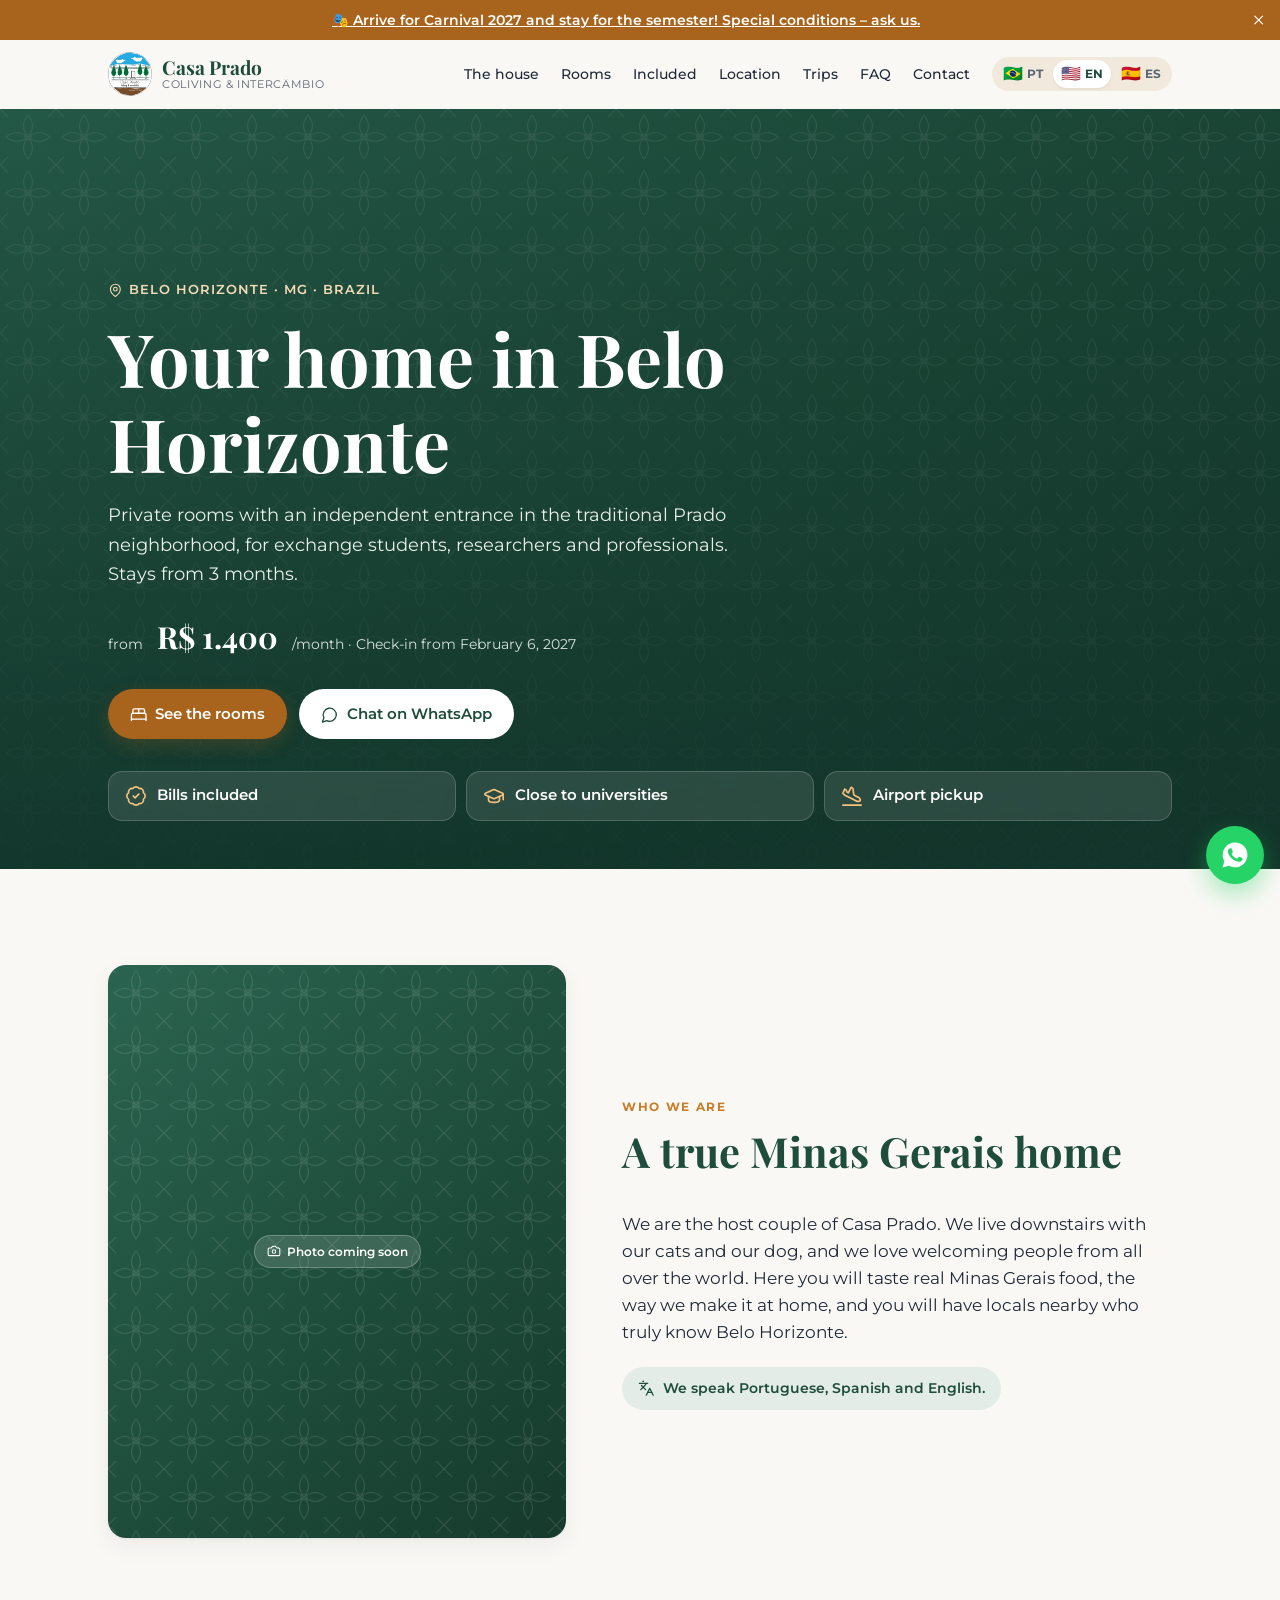
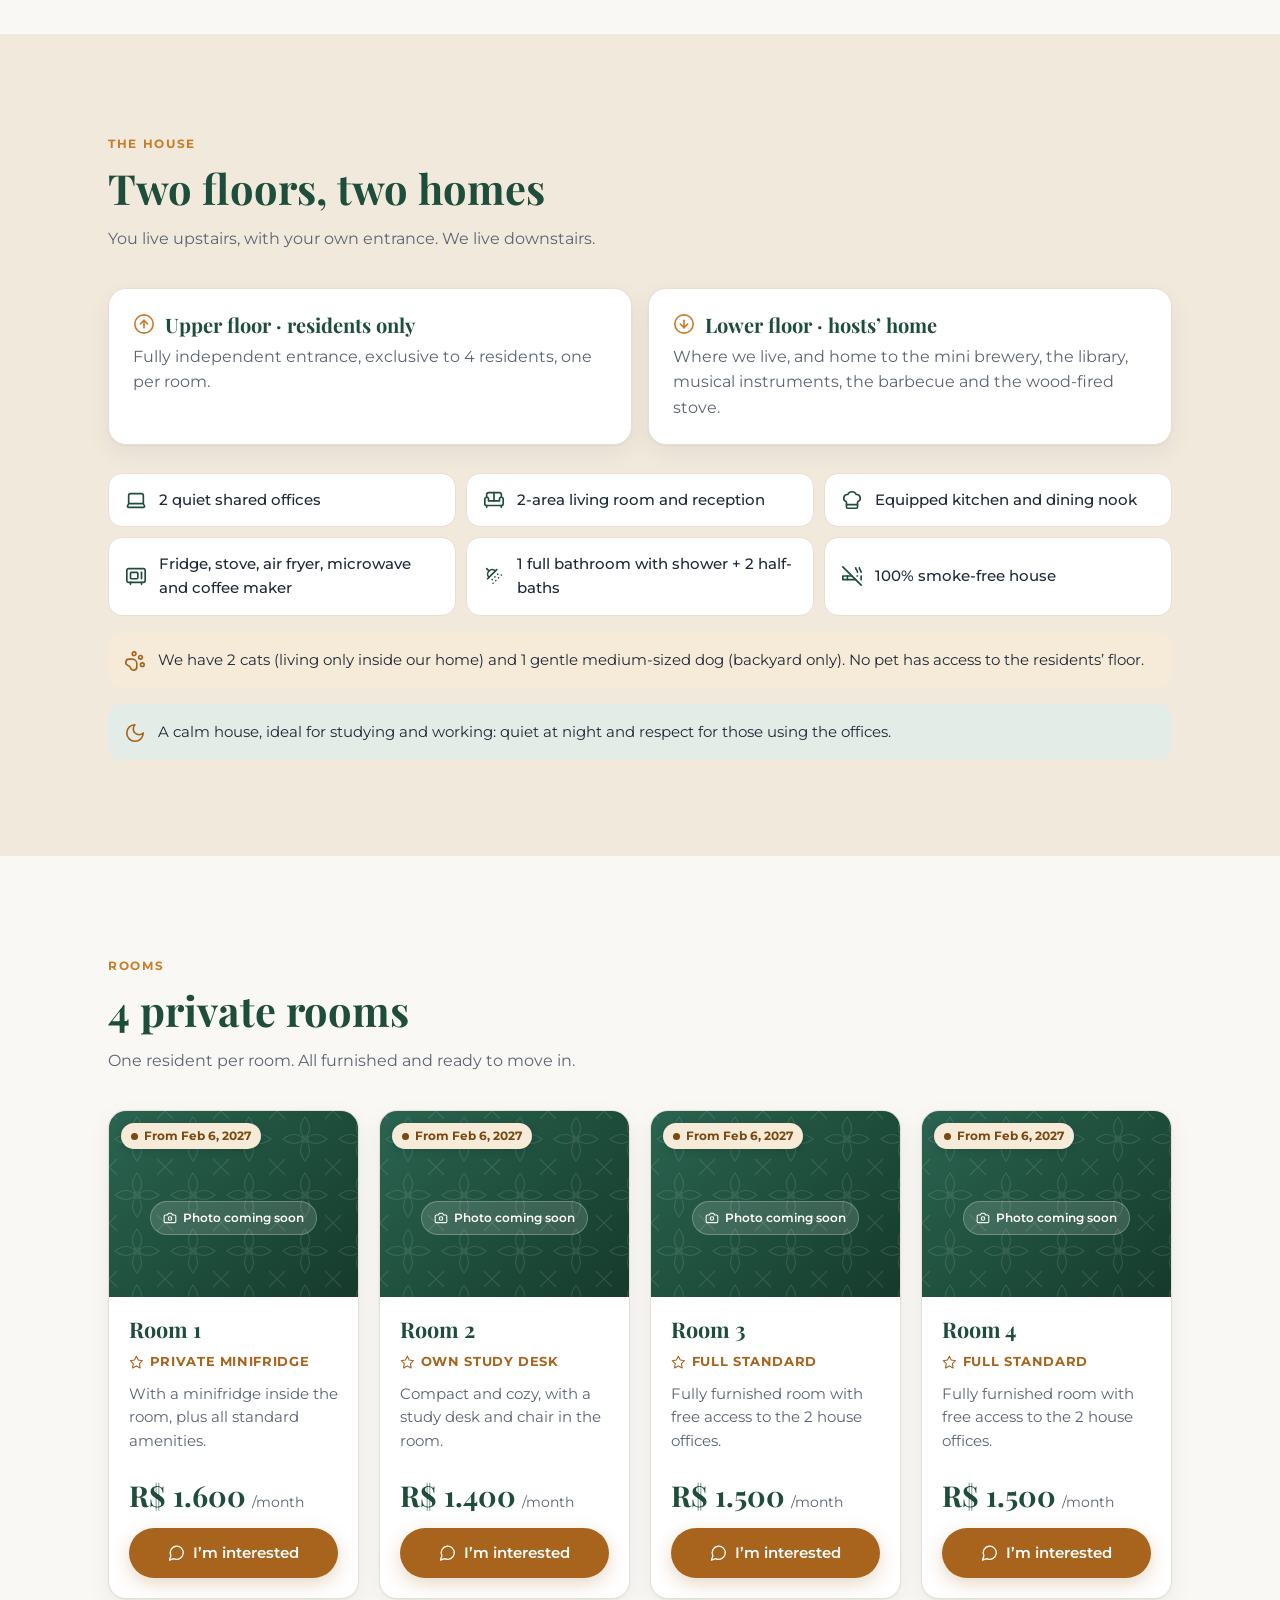
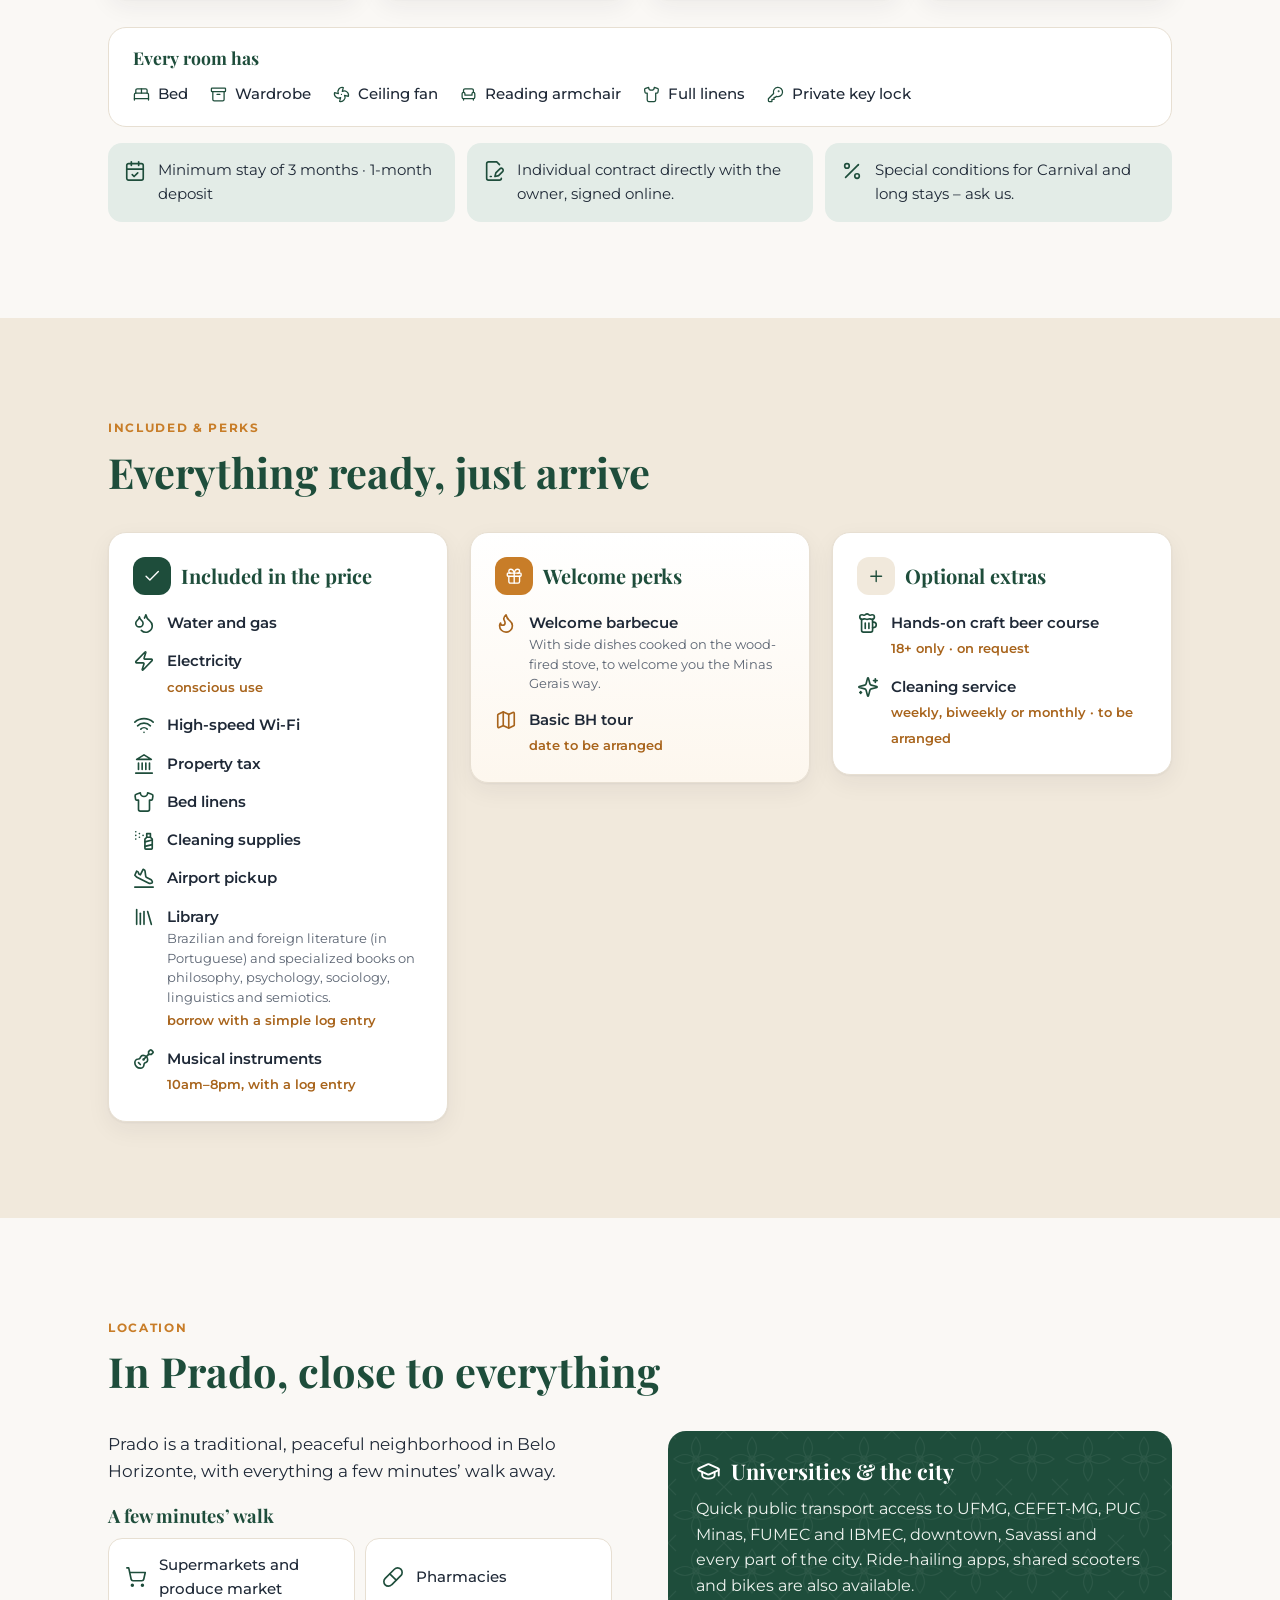
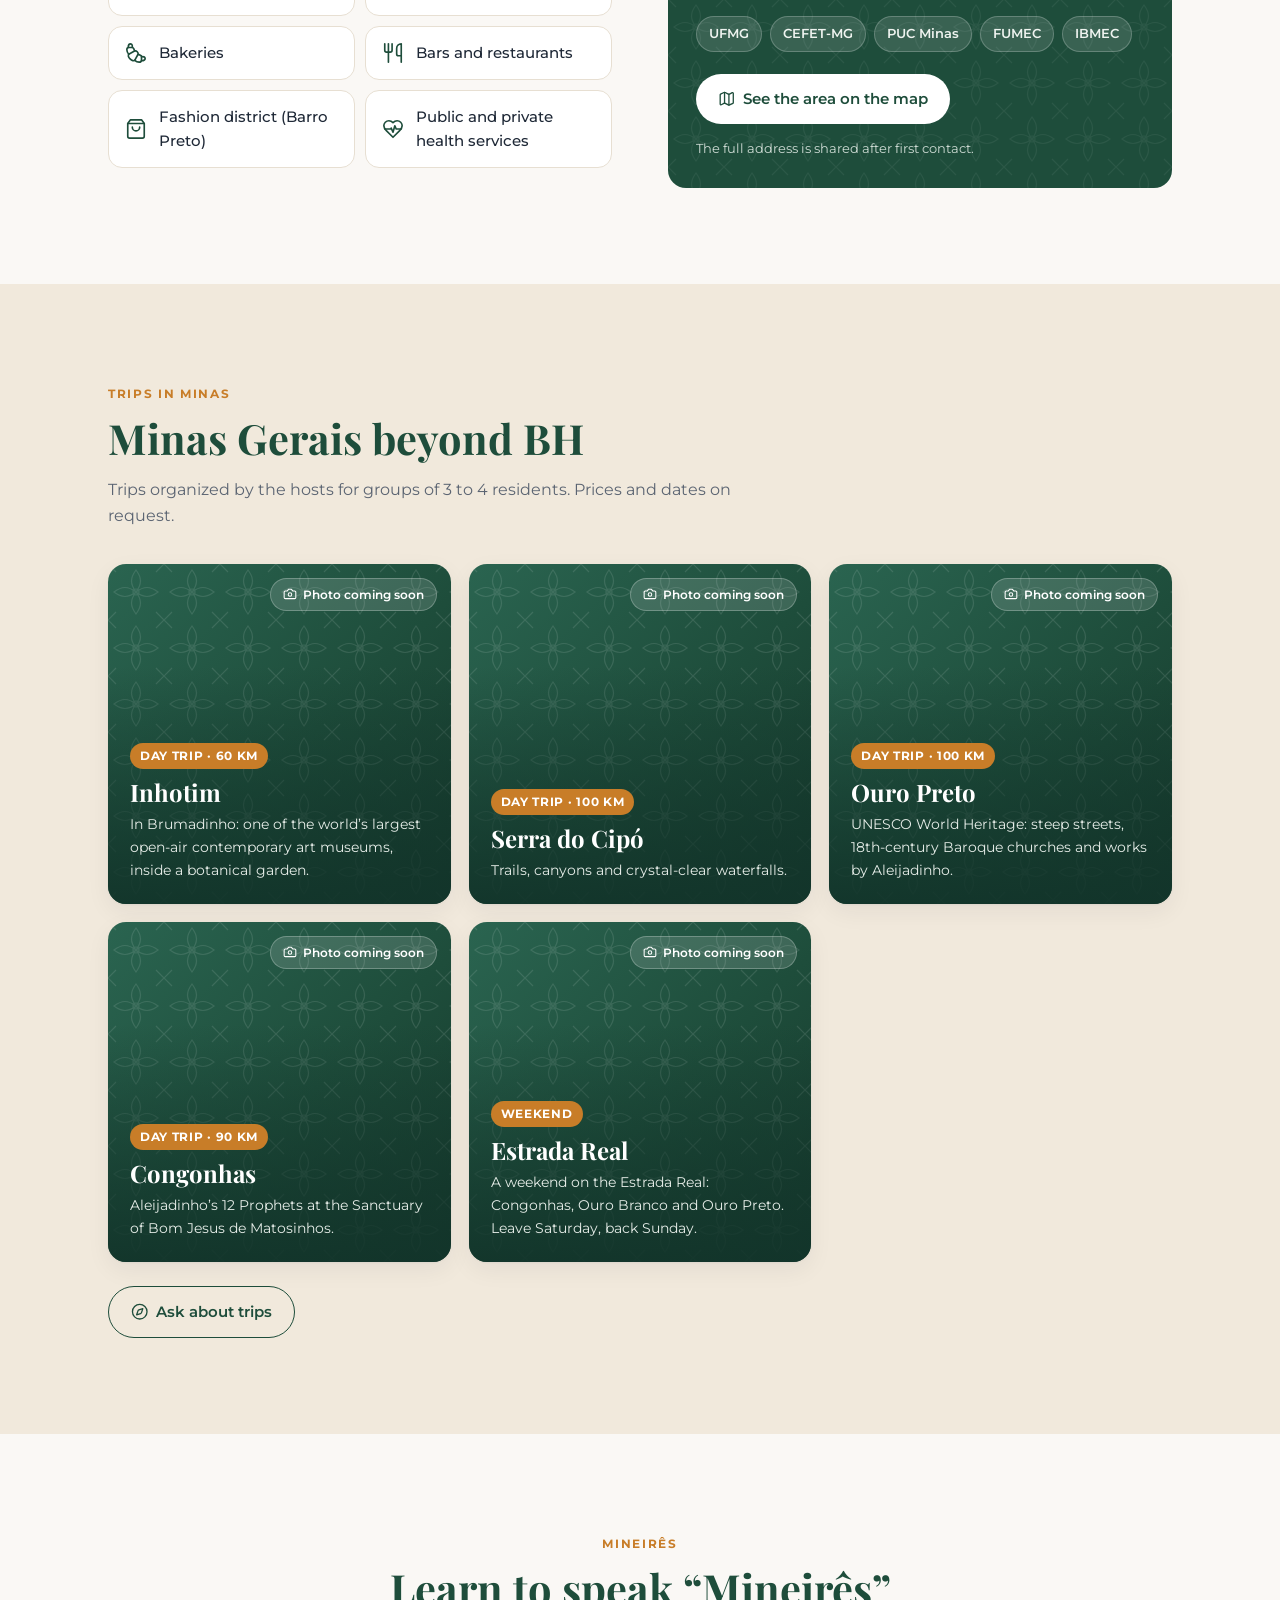
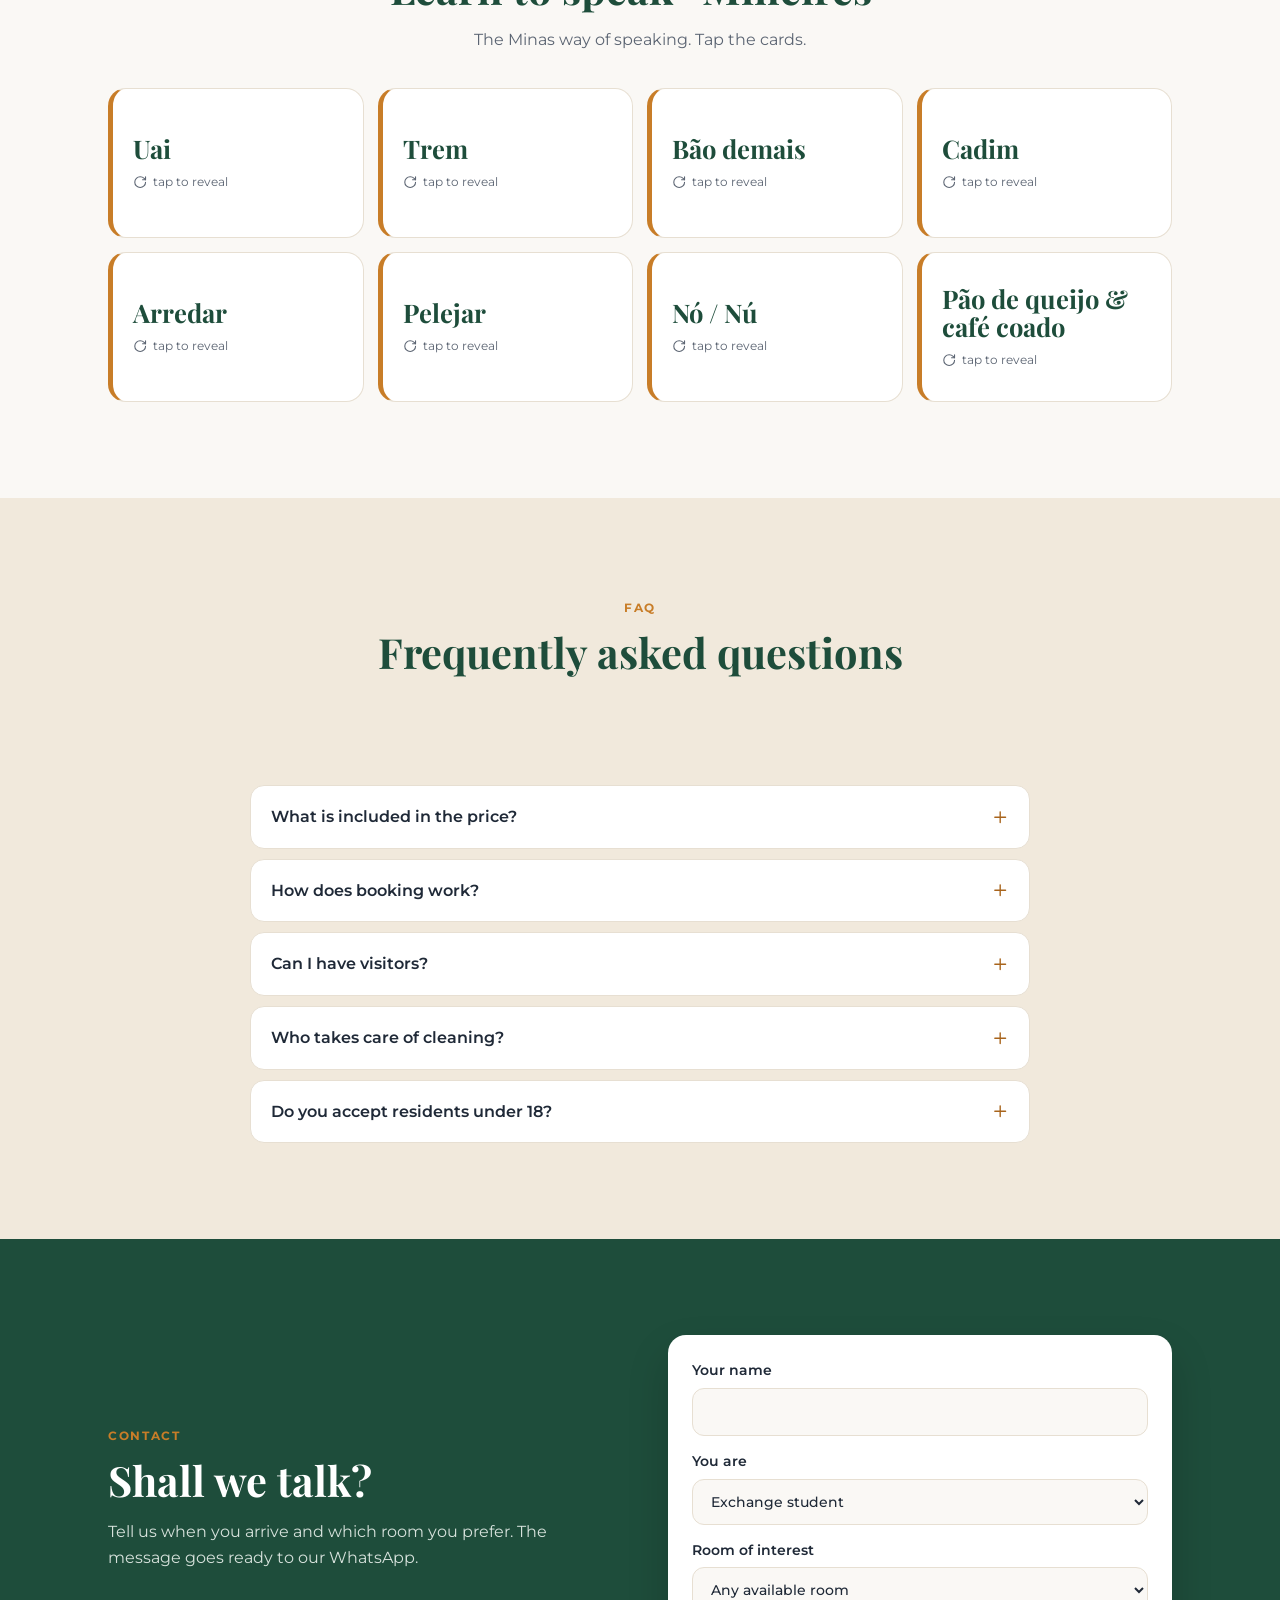
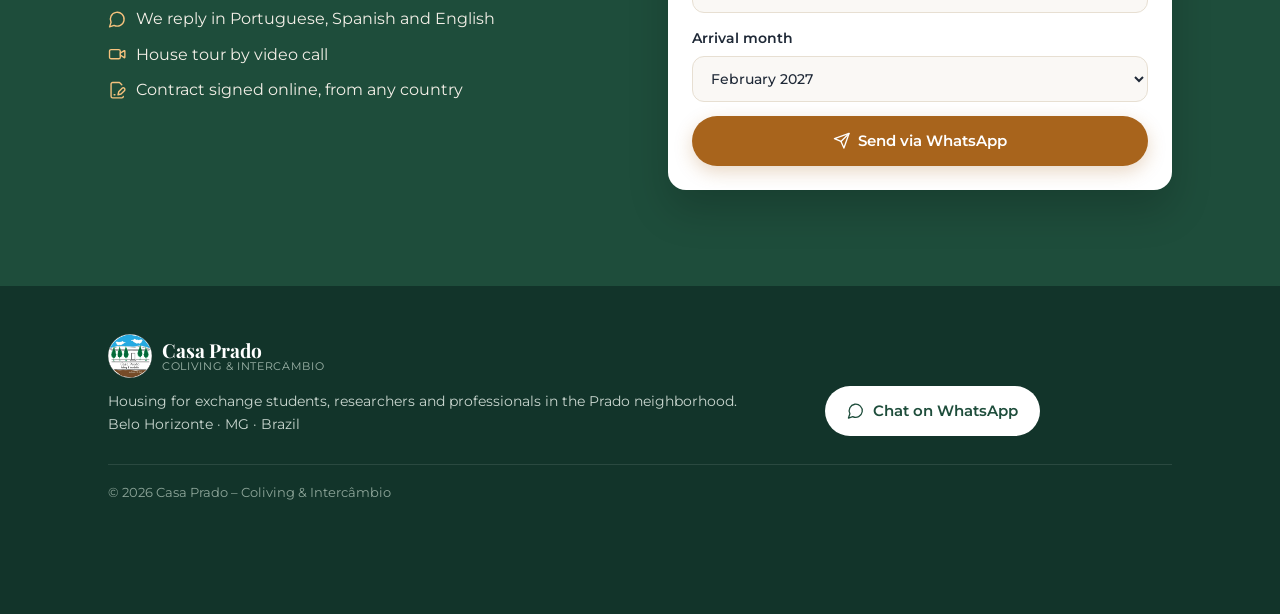
==== index.html @ b979b8f0 "Casa Prado: primeira versão do site (Fase 1) Página pública em PT/EN/ES, gerada a partir de content." ====
<!doctype html>
<html lang="pt-BR">
<head>
<meta charset="utf-8">
<meta name="viewport" content="width=device-width, initial-scale=1, viewport-fit=cover">
<title>Casa Prado – Coliving &amp; Intercâmbio | Belo Horizonte</title>
<meta name="description" content="Quartos individuais com entrada independente no bairro Prado, Belo Horizonte – MG, Brasil. Para intercambistas, pesquisadores e profissionais. Contas inclusas e recepção no aeroporto.">
<meta name="theme-color" content="#1E4D3B">

<!-- Prévia ao compartilhar o link (WhatsApp, e-mail, redes sociais) -->
<meta property="og:type" content="website">
<meta property="og:title" content="Casa Prado – Coliving & Intercâmbio">
<meta property="og:description" content="Sua casa em Belo Horizonte: quartos individuais, contas inclusas e recepção no aeroporto. Check-in a partir de 6/02/2027.">
<meta property="og:image" content="assets/img/logo.jpg">
<meta property="og:locale" content="pt_BR">
<meta property="og:locale:alternate" content="en_US">
<meta property="og:locale:alternate" content="es_ES">
<meta name="twitter:card" content="summary_large_image">

<link rel="icon" href="assets/img/logo.jpg">
<link rel="preconnect" href="https://fonts.googleapis.com">
<link rel="preconnect" href="https://fonts.gstatic.com" crossorigin>
<link href="https://fonts.googleapis.com/css2?family=Montserrat:wght@400;500;600;700&family=Playfair+Display:wght@600;700&display=swap" rel="stylesheet">
<link rel="stylesheet" href="assets/style.css">
</head>
<body>

<a class="skip" href="#quartos">Pular para os quartos</a>

<div id="aviso" class="aviso" hidden></div>

<header class="topo" id="topo">
  <div class="topo__in">
    <a href="#inicio" class="marca" aria-label="Casa Prado – início">
      <img src="assets/img/logo.jpg" alt="" width="44" height="44">
      <span class="marca__txt">
        <strong>Casa Prado</strong>
        <small>Coliving &amp; Intercâmbio</small>
      </span>
    </a>
    <nav class="menu" id="menu" aria-label="Seções"></nav>
    <div class="idiomas" id="idiomas" role="group" aria-label="Idioma / Language / Idioma"></div>
    <button class="menu-btn" id="menuBtn" aria-label="Menu" aria-expanded="false" aria-controls="menu">
    </button>
  </div>
</header>

<main id="app"></main>

<footer class="rodape" id="rodape"></footer>

<a class="wa-flutuante" id="waFlutuante" target="_blank" rel="noopener" aria-label="WhatsApp">
  <svg viewBox="0 0 24 24" aria-hidden="true"><path fill="currentColor" d="M12.04 2C6.58 2 2.13 6.45 2.13 11.91c0 1.75.46 3.45 1.32 4.95L2.05 22l5.25-1.38a9.87 9.87 0 0 0 4.74 1.21h.01c5.46 0 9.91-4.45 9.91-9.91A9.87 9.87 0 0 0 12.04 2Zm5.8 14.04c-.24.68-1.42 1.31-1.95 1.36-.5.05-1.13.07-1.82-.11-.42-.13-.96-.31-1.65-.61-2.9-1.25-4.8-4.17-4.94-4.36-.15-.2-1.18-1.57-1.18-3 0-1.42.75-2.12 1.01-2.41.27-.29.58-.36.78-.36h.56c.18 0 .42-.07.66.5.24.58.82 2 .89 2.15.07.15.12.32.02.51-.1.2-.15.32-.29.49-.15.17-.31.38-.44.51-.15.15-.3.31-.13.6.17.29.76 1.25 1.63 2.03 1.12 1 2.07 1.31 2.36 1.46.29.15.46.12.63-.07.17-.2.73-.85.92-1.14.2-.29.39-.24.66-.15.27.1 1.7.8 1.99.95.29.15.49.22.56.34.07.12.07.7-.17 1.38Z"/></svg>
</a>

<script src="assets/icons.js"></script>
<script src="content.js"></script>
<script src="assets/app.js"></script>
</body>
</html>
---- assets/style.css ----
/* =====================================================================
   CASA PRADO – DESIGN
   Cores, fontes e layout. Não é preciso mexer aqui para mudar conteúdo.
   ===================================================================== */
:root {
  --verde: #1E4D3B;
  --verde-escuro: #12342a;
  --verde-claro: #e3ece7;
  --ambar: #C87D28;          /* detalhes decorativos */
  --ambar-btn: #A8641C;      /* botões: contraste AA com texto branco */
  --ambar-claro: #f6ead8;
  --creme: #FAF8F5;
  --areia: #f1e9dc;
  --texto: #1F2937;
  --texto-suave: #5b6472;
  --borda: #e7dfd2;
  --branco: #fff;
  --raio: 18px;
  --sombra: 0 1px 2px rgba(31,41,55,.05), 0 8px 24px rgba(31,41,55,.06);
  --fonte-titulo: "Playfair Display", Georgia, "Times New Roman", serif;
  --fonte-texto: "Montserrat", system-ui, -apple-system, "Segoe UI", Roboto, sans-serif;
  --azulejo: url("data:image/svg+xml,%3Csvg xmlns='http://www.w3.org/2000/svg' width='56' height='56' viewBox='0 0 56 56'%3E%3Cg fill='none' stroke='%23ffffff' stroke-width='1.2' opacity='.5'%3E%3Cpath d='M28 6c6 8 6 14 0 22-6-8-6-14 0-22zM28 50c-6-8-6-14 0-22 6 8 6 14 0 22zM6 28c8-6 14-6 22 0-8 6-14 6-22 0zM50 28c-8 6-14 6-22 0 8-6 14-6 22 0z'/%3E%3Ccircle cx='28' cy='28' r='3'/%3E%3Cpath d='M0 0l8 8M56 0l-8 8M0 56l8-8M56 56l-8-8'/%3E%3C/g%3E%3C/svg%3E");
  color-scheme: light;
}

*, *::before, *::after { box-sizing: border-box; }
html { scroll-behavior: smooth; scroll-padding-top: 84px; -webkit-text-size-adjust: 100%; }
body {
  margin: 0; background: var(--creme); color: var(--texto);
  font-family: var(--fonte-texto); font-size: 16px; line-height: 1.6;
  overflow-x: hidden;
}
img { max-width: 100%; display: block; }
a { color: inherit; }
h1, h2, h3 { font-family: var(--fonte-titulo); line-height: 1.15; margin: 0; color: var(--verde); font-weight: 700; }
p { margin: 0; }
[hidden] { display: none !important; }
.skip { position: absolute; left: -999px; top: 8px; background: var(--verde); color: #fff; padding: 8px 14px; border-radius: 8px; z-index: 100; }
.skip:focus { left: 8px; }
:focus-visible { outline: 3px solid var(--ambar); outline-offset: 2px; border-radius: 6px; }
svg.lucide { width: 1.15em; height: 1.15em; stroke-width: 1.8; flex: none; }

.wrap { width: 100%; max-width: 1120px; margin: 0 auto; padding: 0 16px; }
@media (min-width: 720px) { .wrap { padding: 0 28px; } }

/* ---------- Faixa de aviso ---------- */
.aviso {
  background: var(--ambar-btn); color: #fff; text-align: center;
  font-size: .86rem; font-weight: 600; padding: 9px 44px 9px 16px; position: relative;
}
.aviso a { color: #fff; }
.aviso__x { position: absolute; right: 8px; top: 50%; transform: translateY(-50%); background: none; border: 0; color: #fff; cursor: pointer; padding: 6px; display: flex; }

/* ---------- Topo ---------- */
.topo {
  position: sticky; top: 0; z-index: 50;
  background: rgba(250,248,245,.92); backdrop-filter: saturate(1.4) blur(10px);
  -webkit-backdrop-filter: saturate(1.4) blur(10px);
  border-bottom: 1px solid transparent; transition: border-color .2s, box-shadow .2s;
}
.topo.rolou { border-color: var(--borda); box-shadow: 0 4px 18px rgba(31,41,55,.06); }
.topo__in { display: flex; align-items: center; gap: 12px; height: 68px; max-width: 1120px; margin: 0 auto; padding: 0 16px; }
@media (min-width: 720px) { .topo__in { padding: 0 28px; } }
.marca { display: flex; align-items: center; gap: 10px; text-decoration: none; margin-right: auto; min-width: 0; }
.marca img { width: 44px; height: 44px; border-radius: 50%; object-fit: cover; }
.marca__txt { display: flex; flex-direction: column; line-height: 1.1; min-width: 0; }
.marca__txt strong { font-family: var(--fonte-titulo); font-size: 1.2rem; color: var(--verde); }
.marca__txt small { font-size: .68rem; letter-spacing: .06em; text-transform: uppercase; color: var(--texto-suave); white-space: nowrap; overflow: hidden; text-overflow: ellipsis; }
@media (max-width: 400px) { .topo .marca__txt small { display: none; } }

.menu { display: none; gap: 2px; }
.menu a { text-decoration: none; font-size: .86rem; font-weight: 500; padding: 8px 10px; border-radius: 10px; color: var(--texto); }
.menu a:hover { background: var(--areia); }
@media (min-width: 1020px) { .menu { display: flex; } }

.idiomas { display: flex; gap: 2px; background: var(--areia); border-radius: 999px; padding: 3px; }
.idiomas button {
  border: 0; background: none; cursor: pointer; font: inherit; font-size: .74rem; font-weight: 700;
  padding: 5px 8px; border-radius: 999px; color: var(--texto-suave); display: flex; align-items: center; gap: 4px;
}
.idiomas button .bandeira { font-size: 1rem; line-height: 1; }
.idiomas button[aria-pressed="true"] { background: var(--branco); color: var(--verde); box-shadow: 0 1px 3px rgba(0,0,0,.08); }
@media (max-width: 420px) { .idiomas button .sigla { display: none; } .idiomas button { padding: 5px 7px; } }

.menu-btn { display: flex; border: 0; background: none; padding: 8px; cursor: pointer; color: var(--verde); border-radius: 10px; }
.menu-btn svg.lucide { width: 26px; height: 26px; }
@media (min-width: 1020px) { .menu-btn { display: none; } }
@media (max-width: 1019px) {
  .menu.aberto {
    display: flex; flex-direction: column; position: absolute; left: 0; right: 0; top: 68px;
    background: var(--creme); border-bottom: 1px solid var(--borda); padding: 8px 16px 16px; box-shadow: 0 12px 24px rgba(0,0,0,.08);
  }
  .menu.aberto a { padding: 12px; font-size: 1rem; }
}

/* ---------- Seções ---------- */
.secao { padding: 72px 0; }
.secao--areia { background: var(--areia); }
.secao--verde { background: var(--verde); color: #f3efe7; }
.secao--verde h2, .secao--verde h3 { color: #fff; }
@media (min-width: 720px) { .secao { padding: 96px 0; } }
.cab { max-width: 680px; margin-bottom: 36px; }
.cab--centro { margin-left: auto; margin-right: auto; text-align: center; }
.sobre { display: inline-block; font-size: .74rem; font-weight: 700; letter-spacing: .14em; text-transform: uppercase; color: var(--ambar); margin-bottom: 10px; }
.cab h2 { font-size: clamp(1.8rem, 4.5vw, 2.6rem); }
.cab p { margin-top: 14px; color: var(--texto-suave); font-size: 1.02rem; }
.secao--verde .cab p { color: #d7e2dc; }

.btn {
  display: inline-flex; align-items: center; justify-content: center; gap: 8px;
  background: var(--ambar-btn); color: #fff; text-decoration: none; border: 0; cursor: pointer;
  font: inherit; font-weight: 600; font-size: .95rem; padding: 13px 22px; border-radius: 999px;
  transition: transform .15s, background .15s, box-shadow .15s; box-shadow: 0 6px 18px rgba(168,100,28,.25);
}
.btn:hover { background: #8f5415; transform: translateY(-1px); }
.btn--claro { background: #fff; color: var(--verde); box-shadow: none; }
.btn--claro:hover { background: var(--ambar-claro); }
.btn--contorno { background: transparent; color: var(--verde); border: 1.5px solid var(--verde); box-shadow: none; }
.btn--contorno:hover { background: var(--verde-claro); }
.btn--bloco { width: 100%; }

/* ---------- Foto / provisória ---------- */
.foto { position: relative; overflow: hidden; background: var(--verde); }
.foto img { width: 100%; height: 100%; object-fit: cover; }
.foto--vazia {
  background: linear-gradient(135deg, #2a6450 0%, var(--verde) 55%, #163a2c 100%);
  display: flex; align-items: center; justify-content: center;
}
.foto--vazia::before { content: ""; position: absolute; inset: 0; background-image: var(--azulejo); background-size: 56px; opacity: .22; }
.foto--vazia span {
  position: relative; display: inline-flex; align-items: center; gap: 6px;
  background: rgba(255,255,255,.14); color: #fff; font-size: .76rem; font-weight: 600;
  padding: 6px 12px; border-radius: 999px; border: 1px solid rgba(255,255,255,.25);
}

/* ---------- Capa ---------- */
.capa { position: relative; color: #fff; overflow: hidden; }
.capa__fundo { position: absolute; inset: 0; }
.capa__fundo.foto--vazia span { display: none; }
.capa__fundo::after { content: ""; position: absolute; inset: 0; background: linear-gradient(180deg, rgba(18,52,42,.25) 0%, rgba(18,52,42,.55) 55%, rgba(18,52,42,.92) 100%); }
.capa__in { position: relative; z-index: 1; min-height: min(86vh, 760px); display: flex; flex-direction: column; justify-content: flex-end; padding-top: 96px; padding-bottom: 48px; }
.capa__local { display: inline-flex; align-items: center; gap: 6px; font-size: .8rem; font-weight: 600; letter-spacing: .08em; text-transform: uppercase; color: #f6dcb6; margin-bottom: 14px; }
.capa h1 { color: #fff; font-size: clamp(2.4rem, 8vw, 4.6rem); max-width: 14ch; }
.capa__sub { margin-top: 16px; font-size: clamp(1rem, 2.4vw, 1.15rem); max-width: 56ch; color: #e8efe9; }
.capa__acoes { display: flex; flex-wrap: wrap; gap: 12px; margin-top: 28px; }
.capa__preco { display: flex; flex-wrap: wrap; align-items: baseline; gap: 6px 14px; margin-top: 24px; }
.capa__preco b { font-family: var(--fonte-titulo); font-size: 1.9rem; color: #fff; }
.capa__preco span { font-size: .9rem; color: #d7e2dc; }
.capa__destaques {
  position: relative; z-index: 1; display: grid; grid-template-columns: 1fr; gap: 10px;
  margin-top: 32px;
}
@media (min-width: 720px) { .capa__destaques { grid-template-columns: repeat(3, 1fr); } }
.capa__destaques div {
  display: flex; align-items: center; gap: 10px; padding: 12px 16px; border-radius: 14px;
  background: rgba(255,255,255,.1); border: 1px solid rgba(255,255,255,.18); font-weight: 600; font-size: .92rem;
  -webkit-backdrop-filter: blur(6px); backdrop-filter: blur(6px);
}
.capa__destaques svg.lucide { color: #f6c27e; width: 22px; height: 22px; }

/* ---------- Anfitriões ---------- */
.anfitrioes { display: grid; gap: 32px; align-items: center; }
@media (min-width: 820px) { .anfitrioes { grid-template-columns: 5fr 6fr; gap: 56px; } }
.anfitrioes .foto { aspect-ratio: 4 / 5; border-radius: var(--raio); box-shadow: var(--sombra); }
@media (max-width: 819px) { .anfitrioes .foto { aspect-ratio: 4 / 3; } }
.anfitrioes__txt p { font-size: 1.06rem; }
.selo { display: inline-flex; align-items: center; gap: 8px; margin-top: 20px; background: var(--verde-claro); color: var(--verde); font-weight: 600; font-size: .9rem; padding: 10px 16px; border-radius: 999px; }

/* ---------- A casa ---------- */
.andares { display: grid; gap: 16px; margin-bottom: 28px; }
@media (min-width: 720px) { .andares { grid-template-columns: 1fr 1fr; } }
.andar { background: var(--branco); border: 1px solid var(--borda); border-radius: var(--raio); padding: 24px; box-shadow: var(--sombra); }
.andar h3 { font-size: 1.25rem; display: flex; align-items: center; gap: 10px; margin-bottom: 8px; }
.andar h3 svg.lucide { color: var(--ambar); width: 22px; height: 22px; }
.andar p { color: var(--texto-suave); }
.lista-icones { display: grid; gap: 10px; grid-template-columns: 1fr; list-style: none; padding: 0; margin: 0; }
@media (min-width: 600px) { .lista-icones { grid-template-columns: 1fr 1fr; } }
@media (min-width: 960px) { .lista-icones--3 { grid-template-columns: repeat(3, 1fr); } }
.lista-icones li { display: flex; align-items: center; gap: 12px; background: var(--branco); border: 1px solid var(--borda); border-radius: 14px; padding: 14px 16px; font-weight: 500; font-size: .94rem; }
.lista-icones li svg.lucide { color: var(--verde); width: 22px; height: 22px; }
.nota { display: flex; gap: 12px; align-items: flex-start; margin-top: 16px; background: var(--ambar-claro); border-radius: 14px; padding: 16px; font-size: .94rem; }
.nota svg.lucide { color: var(--ambar-btn); width: 22px; height: 22px; margin-top: 2px; }
.galeria { display: grid; gap: 12px; grid-template-columns: repeat(auto-fill, minmax(220px, 1fr)); margin-top: 28px; }
.galeria figure { margin: 0; }
.galeria .foto { aspect-ratio: 4/3; border-radius: 14px; }
.galeria figcaption { font-size: .85rem; color: var(--texto-suave); margin-top: 6px; }

/* ---------- Quartos ---------- */
.quartos { display: grid; gap: 20px; grid-template-columns: 1fr; }
@media (min-width: 640px) { .quartos { grid-template-columns: 1fr 1fr; } }
@media (min-width: 1040px) { .quartos { grid-template-columns: repeat(4, 1fr); } }
.quarto { background: var(--branco); border: 1px solid var(--borda); border-radius: var(--raio); overflow: hidden; display: flex; flex-direction: column; box-shadow: var(--sombra); transition: transform .2s, box-shadow .2s; }
.quarto:hover { transform: translateY(-3px); box-shadow: 0 2px 4px rgba(31,41,55,.05), 0 16px 32px rgba(31,41,55,.1); }
.quarto__foto { position: relative; }
.quarto .foto { aspect-ratio: 4/3; }
.quarto__foto .situacao { position: absolute; top: 12px; left: 12px; box-shadow: 0 2px 8px rgba(0,0,0,.15); }
.quarto__foto .foto--vazia span { margin-top: 28px; }
.quarto__corpo { padding: 20px; display: flex; flex-direction: column; gap: 10px; flex: 1; }
.quarto__topo { display: flex; justify-content: space-between; align-items: center; gap: 8px; }
.quarto h3 { font-size: 1.35rem; }
.quarto__destaque { display: inline-flex; align-items: center; gap: 6px; font-size: .8rem; font-weight: 700; color: var(--ambar-btn); text-transform: uppercase; letter-spacing: .05em; }
.quarto__desc { color: var(--texto-suave); font-size: .93rem; }
.quarto__preco { margin-top: auto; padding-top: 8px; display: flex; align-items: baseline; gap: 6px; }
.quarto__preco b { font-family: var(--fonte-titulo); font-size: 1.8rem; color: var(--verde); }
.quarto__preco span { color: var(--texto-suave); font-size: .88rem; }
.situacao { display: inline-flex; align-items: center; gap: 6px; font-size: .74rem; font-weight: 700; padding: 4px 10px; border-radius: 999px; white-space: nowrap; }
.situacao--disponivel { background: #e6f6ec; color: #17603a; }
.situacao--a_partir { background: var(--ambar-claro); color: #7a4810; }
.situacao--reservado { background: #ececec; color: #555; }
.situacao::before { content: ""; width: 7px; height: 7px; border-radius: 50%; background: currentColor; }
.comodidades { margin-top: 28px; background: var(--branco); border: 1px solid var(--borda); border-radius: var(--raio); padding: 20px 24px; }
.comodidades h3 { font-size: 1.1rem; margin-bottom: 14px; }
.comodidades ul { list-style: none; padding: 0; margin: 0; display: flex; flex-wrap: wrap; gap: 10px 22px; }
.comodidades li { display: flex; align-items: center; gap: 8px; font-size: .92rem; font-weight: 500; }
.comodidades li svg.lucide { color: var(--verde); }
.condicoes { display: grid; gap: 12px; margin-top: 16px; grid-template-columns: 1fr; }
@media (min-width: 720px) { .condicoes { grid-template-columns: repeat(3, 1fr); } }
.condicoes div { display: flex; gap: 12px; align-items: flex-start; padding: 16px; border-radius: 14px; background: var(--verde-claro); font-size: .92rem; }
.condicoes svg.lucide { color: var(--verde); width: 22px; height: 22px; margin-top: 1px; }

/* ---------- Serviços ---------- */
.grupos { display: grid; gap: 22px; }
@media (min-width: 900px) { .grupos { grid-template-columns: repeat(var(--n, 3), 1fr); align-items: start; } }
.grupo { background: var(--branco); border-radius: var(--raio); padding: 24px; border: 1px solid var(--borda); box-shadow: var(--sombra); }
.grupo__cab { display: flex; align-items: center; gap: 10px; margin-bottom: 16px; }
.grupo__cab span { width: 38px; height: 38px; border-radius: 12px; display: grid; place-items: center; }
.grupo__cab h3 { font-size: 1.25rem; }
.grupo--incluso .grupo__cab span { background: var(--verde); color: #fff; }
.grupo--cortesia { background: linear-gradient(180deg, #fff 0%, #fdf7ee 100%); }
.grupo--cortesia .grupo__cab span { background: var(--ambar); color: #fff; }
.grupo--opcional .grupo__cab span { background: var(--areia); color: var(--verde); }
.grupo ul { list-style: none; padding: 0; margin: 0; display: grid; gap: 14px; }
.item { display: flex; gap: 12px; align-items: flex-start; }
.item > svg.lucide { color: var(--verde); width: 22px; height: 22px; margin-top: 1px; }
.grupo--cortesia .item > svg.lucide { color: var(--ambar-btn); }
.item b { display: block; font-weight: 600; font-size: .95rem; }
.item small { display: block; color: var(--texto-suave); font-size: .84rem; line-height: 1.45; }
.item em { font-style: normal; font-weight: 600; color: var(--ambar-btn); font-size: .8rem; }

/* ---------- Localização ---------- */
.local { display: grid; gap: 32px; }
@media (min-width: 900px) { .local { grid-template-columns: 1fr 1fr; gap: 56px; align-items: start; } }
.local__acesso { background: var(--verde); color: #eef3ef; border-radius: var(--raio); padding: 28px; position: relative; overflow: hidden; }
.local__acesso::before { content: ""; position: absolute; inset: 0; background-image: var(--azulejo); background-size: 56px; opacity: .12; }
.local__acesso > * { position: relative; }
.local__acesso h3 { color: #fff; font-size: 1.35rem; margin-bottom: 12px; display: flex; align-items: center; gap: 10px; }
.chips { display: flex; flex-wrap: wrap; gap: 8px; margin: 18px 0 22px; }
.chips span { background: rgba(255,255,255,.12); border: 1px solid rgba(255,255,255,.22); padding: 6px 12px; border-radius: 999px; font-weight: 600; font-size: .84rem; }

/* ---------- Passeios ---------- */
.passeios { display: grid; gap: 18px; grid-auto-flow: column; grid-auto-columns: 82%; overflow-x: auto; scroll-snap-type: x mandatory; padding: 4px 16px 16px; margin: 0 -16px; scrollbar-width: thin; }
@media (min-width: 720px) { .passeios { grid-auto-flow: row; grid-auto-columns: auto; grid-template-columns: repeat(auto-fill, minmax(300px, 1fr)); overflow: visible; padding: 0; margin: 0; } }
.passeio { scroll-snap-align: start; position: relative; border-radius: var(--raio); overflow: hidden; min-height: 340px; display: flex; color: #fff; box-shadow: var(--sombra); }
.passeio .foto { position: absolute; inset: 0; }
.passeio .foto span { position: absolute; top: 14px; right: 14px; }
.passeio::after { content: ""; position: absolute; inset: 0; background: linear-gradient(180deg, rgba(0,0,0,0) 30%, rgba(18,52,42,.92) 100%); }
.passeio__txt { position: relative; z-index: 1; margin-top: auto; padding: 22px; }
.passeio__tag { display: inline-block; font-size: .72rem; font-weight: 700; letter-spacing: .06em; text-transform: uppercase; background: var(--ambar); color: #fff; padding: 4px 10px; border-radius: 999px; margin-bottom: 10px; }
.passeio h3 { color: #fff; font-size: 1.5rem; margin-bottom: 6px; }
.passeio p { font-size: .9rem; color: #e6ede8; }
.passeios-cta { display: flex; flex-wrap: wrap; align-items: center; gap: 12px 20px; margin-top: 24px; }
.passeios-cta p { color: var(--texto-suave); font-size: .92rem; }

/* ---------- Glossário ---------- */
.glossario { display: grid; gap: 14px; grid-template-columns: repeat(auto-fill, minmax(min(100%, 220px), 1fr)); }
.virar { display: block; width: 100%; perspective: 900px; background: none; border: 0; padding: 0; cursor: pointer; font: inherit; text-align: left; min-height: 150px; }
.virar__in { display: block; position: relative; width: 100%; height: 100%; min-height: 150px; transition: transform .5s; transform-style: preserve-3d; }
.virar.virado .virar__in { transform: rotateY(180deg); }
.virar__frente, .virar__verso { position: absolute; inset: 0; border-radius: var(--raio); padding: 20px; backface-visibility: hidden; -webkit-backface-visibility: hidden; display: flex; flex-direction: column; justify-content: center; }
.virar__frente { background: var(--branco); border: 1px solid var(--borda); border-left: 5px solid var(--ambar); }
.virar__frente b { font-family: var(--fonte-titulo); font-size: 1.6rem; color: var(--verde); line-height: 1.1; }
.virar__frente small { margin-top: 10px; color: var(--texto-suave); font-size: .78rem; display: flex; align-items: center; gap: 6px; }
.virar__verso { background: var(--verde); color: #fff; transform: rotateY(180deg); }
.virar__verso p { font-weight: 600; }
.virar__verso i { margin-top: 10px; font-size: .86rem; color: #f6c27e; }

/* ---------- FAQ ---------- */
.faq { max-width: 780px; margin: 0 auto; display: grid; gap: 10px; }
.faq details { background: var(--branco); border: 1px solid var(--borda); border-radius: 14px; }
.faq summary { cursor: pointer; list-style: none; padding: 18px 20px; font-weight: 600; display: flex; justify-content: space-between; align-items: center; gap: 12px; }
.faq summary::-webkit-details-marker { display: none; }
.faq summary svg.lucide { color: var(--ambar-btn); transition: transform .2s; }
.faq details[open] summary svg.lucide { transform: rotate(45deg); }
.faq details p { padding: 0 20px 18px; color: var(--texto-suave); }

/* ---------- Contato ---------- */
.contato { display: grid; gap: 32px; align-items: center; }
@media (min-width: 900px) { .contato { grid-template-columns: 1fr 1fr; gap: 56px; } }
.form { background: var(--branco); color: var(--texto); border-radius: var(--raio); padding: 24px; display: grid; gap: 14px; box-shadow: 0 20px 40px rgba(0,0,0,.18); }
.form label { display: grid; gap: 6px; font-weight: 600; font-size: .88rem; }
.form select, .form input { font: inherit; font-weight: 500; padding: 12px 14px; border: 1.5px solid var(--borda); border-radius: 12px; background: var(--creme); color: var(--texto); width: 100%; }
.form select:focus, .form input:focus { outline: none; border-color: var(--verde); }
.contato__lista { list-style: none; padding: 0; margin: 20px 0 0; display: grid; gap: 10px; }
.contato__lista li { display: flex; gap: 10px; align-items: center; }
.contato__lista svg.lucide { color: #f6c27e; }

/* ---------- Rodapé ---------- */
.rodape { background: var(--verde-escuro); color: #c9d6cf; padding: 48px 0 110px; font-size: .9rem; }
.rodape__in { display: grid; gap: 24px; }
@media (min-width: 720px) { .rodape__in { grid-template-columns: 2fr 1fr; align-items: end; } }
.rodape .marca__txt strong { color: #fff; }
.rodape .marca__txt small { color: #9fb5aa; }
.rodape a:not(.btn) { color: #fff; }
.rodape__mini { margin-top: 28px; padding-top: 18px; border-top: 1px solid rgba(255,255,255,.1); font-size: .8rem; color: #8ea69a; }

/* ---------- WhatsApp flutuante ---------- */
.wa-flutuante {
  position: fixed; right: 16px; bottom: calc(16px + env(safe-area-inset-bottom, 0px)); z-index: 60;
  width: 58px; height: 58px; border-radius: 50%; background: #25D366; color: #fff;
  display: grid; place-items: center; box-shadow: 0 10px 24px rgba(37,211,102,.4); transition: transform .2s;
}
.wa-flutuante:hover { transform: scale(1.06); }
.wa-flutuante svg { width: 30px; height: 30px; }

/* ---------- Animação de entrada ---------- */
.revela { opacity: 0; transform: translateY(18px); transition: opacity .6s ease, transform .6s ease; }
.revela.visivel { opacity: 1; transform: none; }
@media (prefers-reduced-motion: reduce) {
  html { scroll-behavior: auto; }
  .revela { opacity: 1; transform: none; transition: none; }
  .virar__in, .quarto { transition: none; }
}
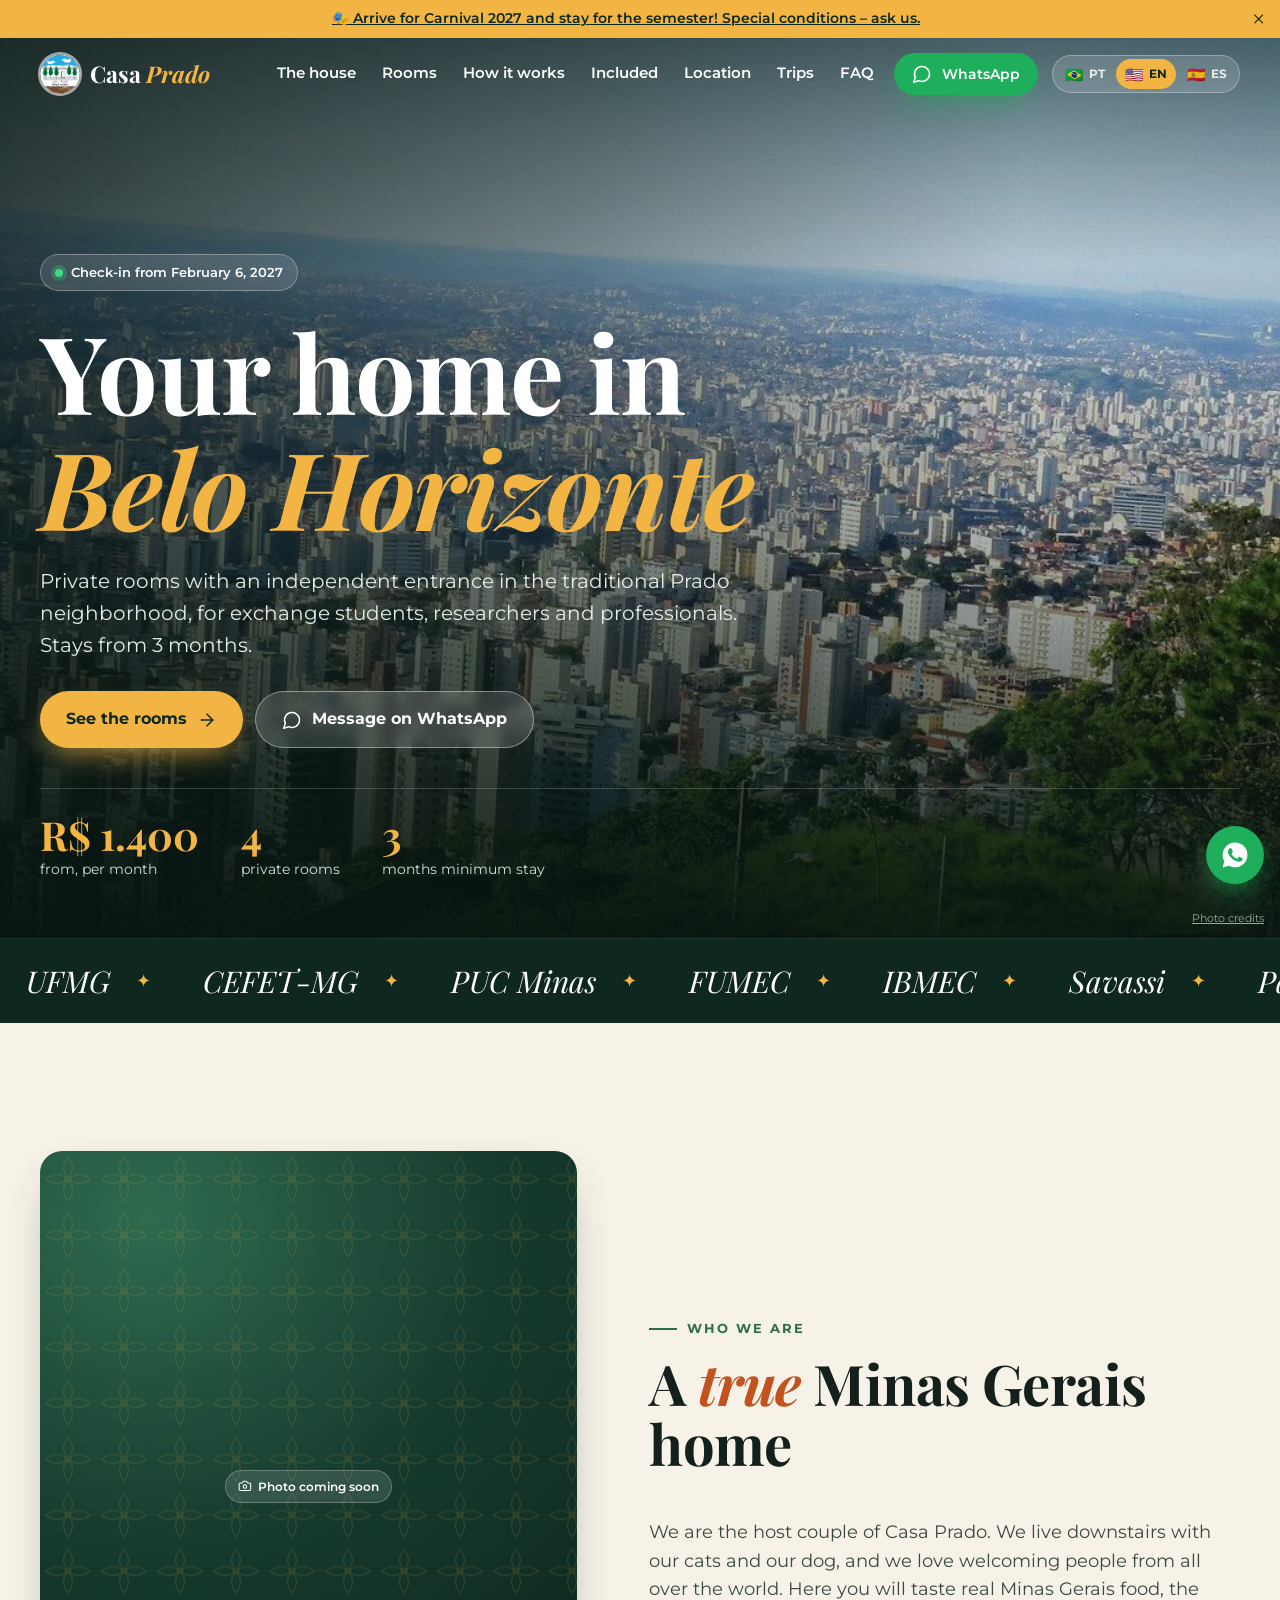
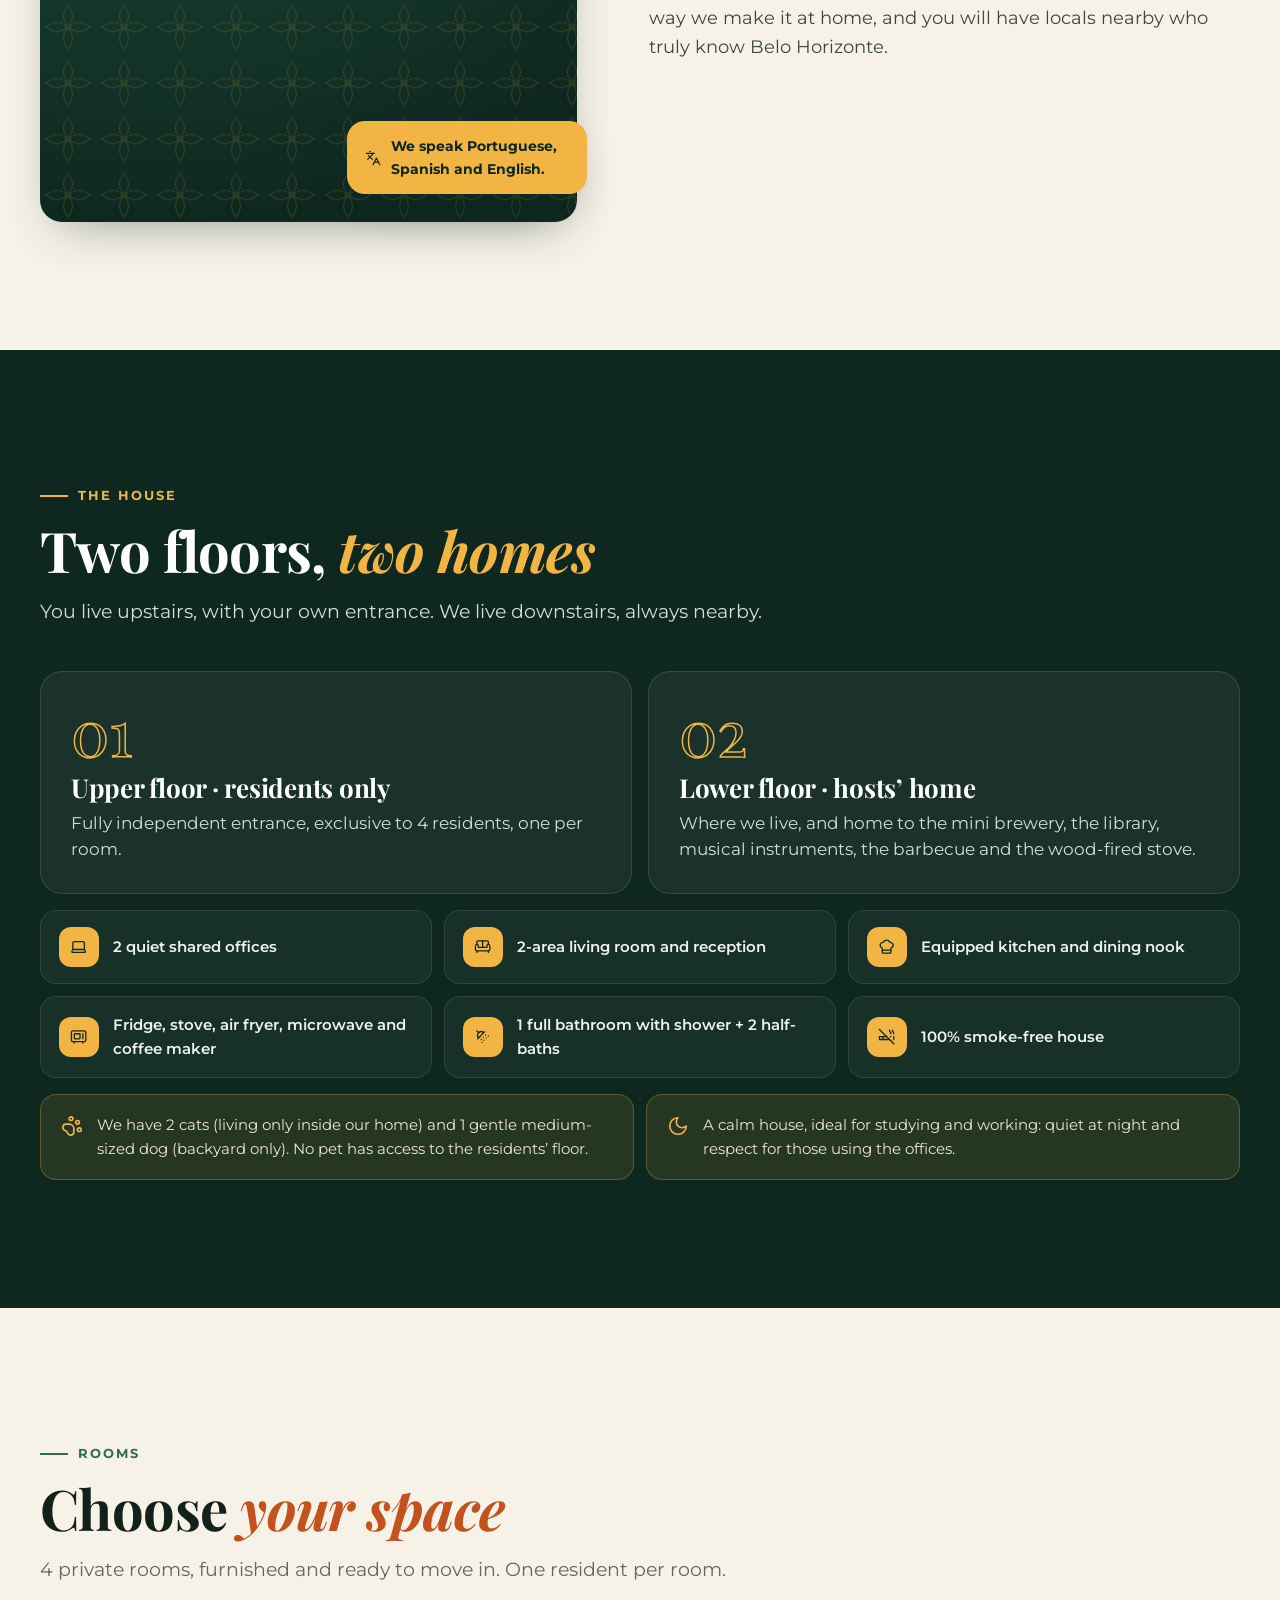
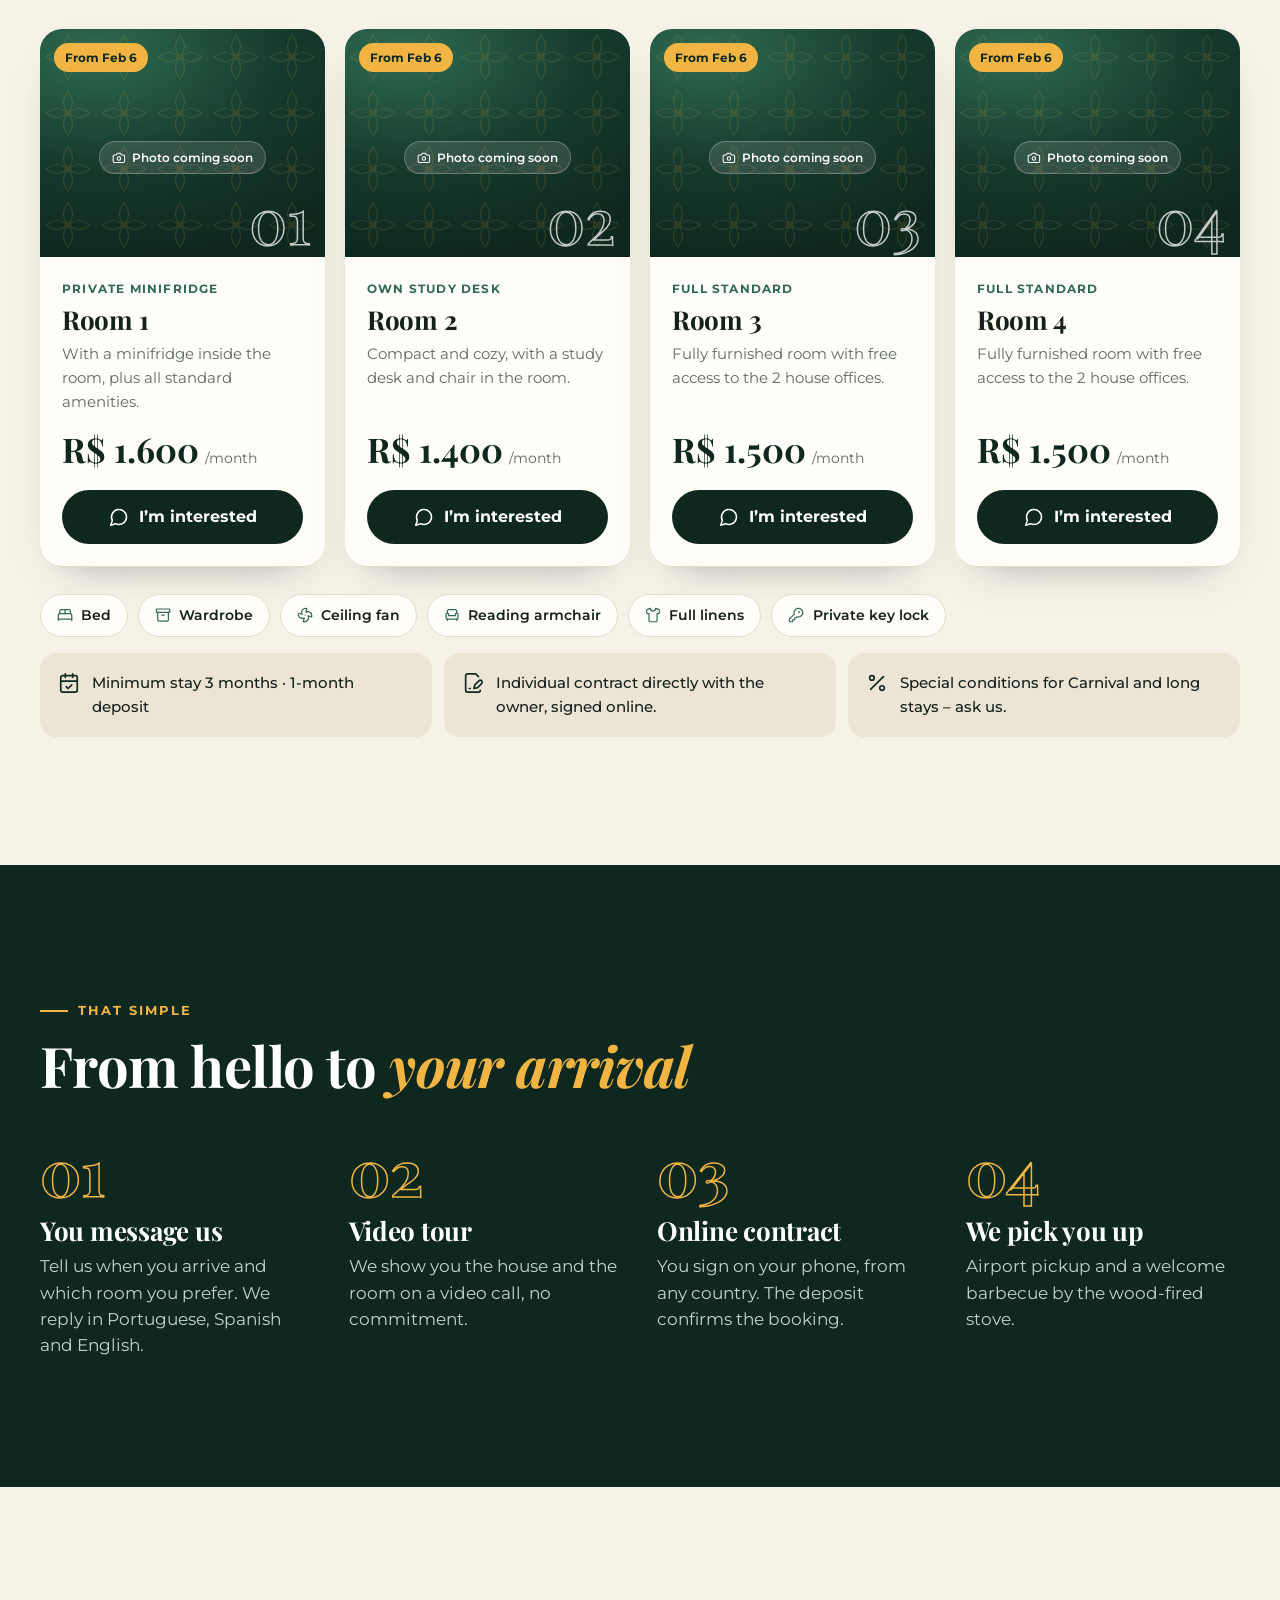
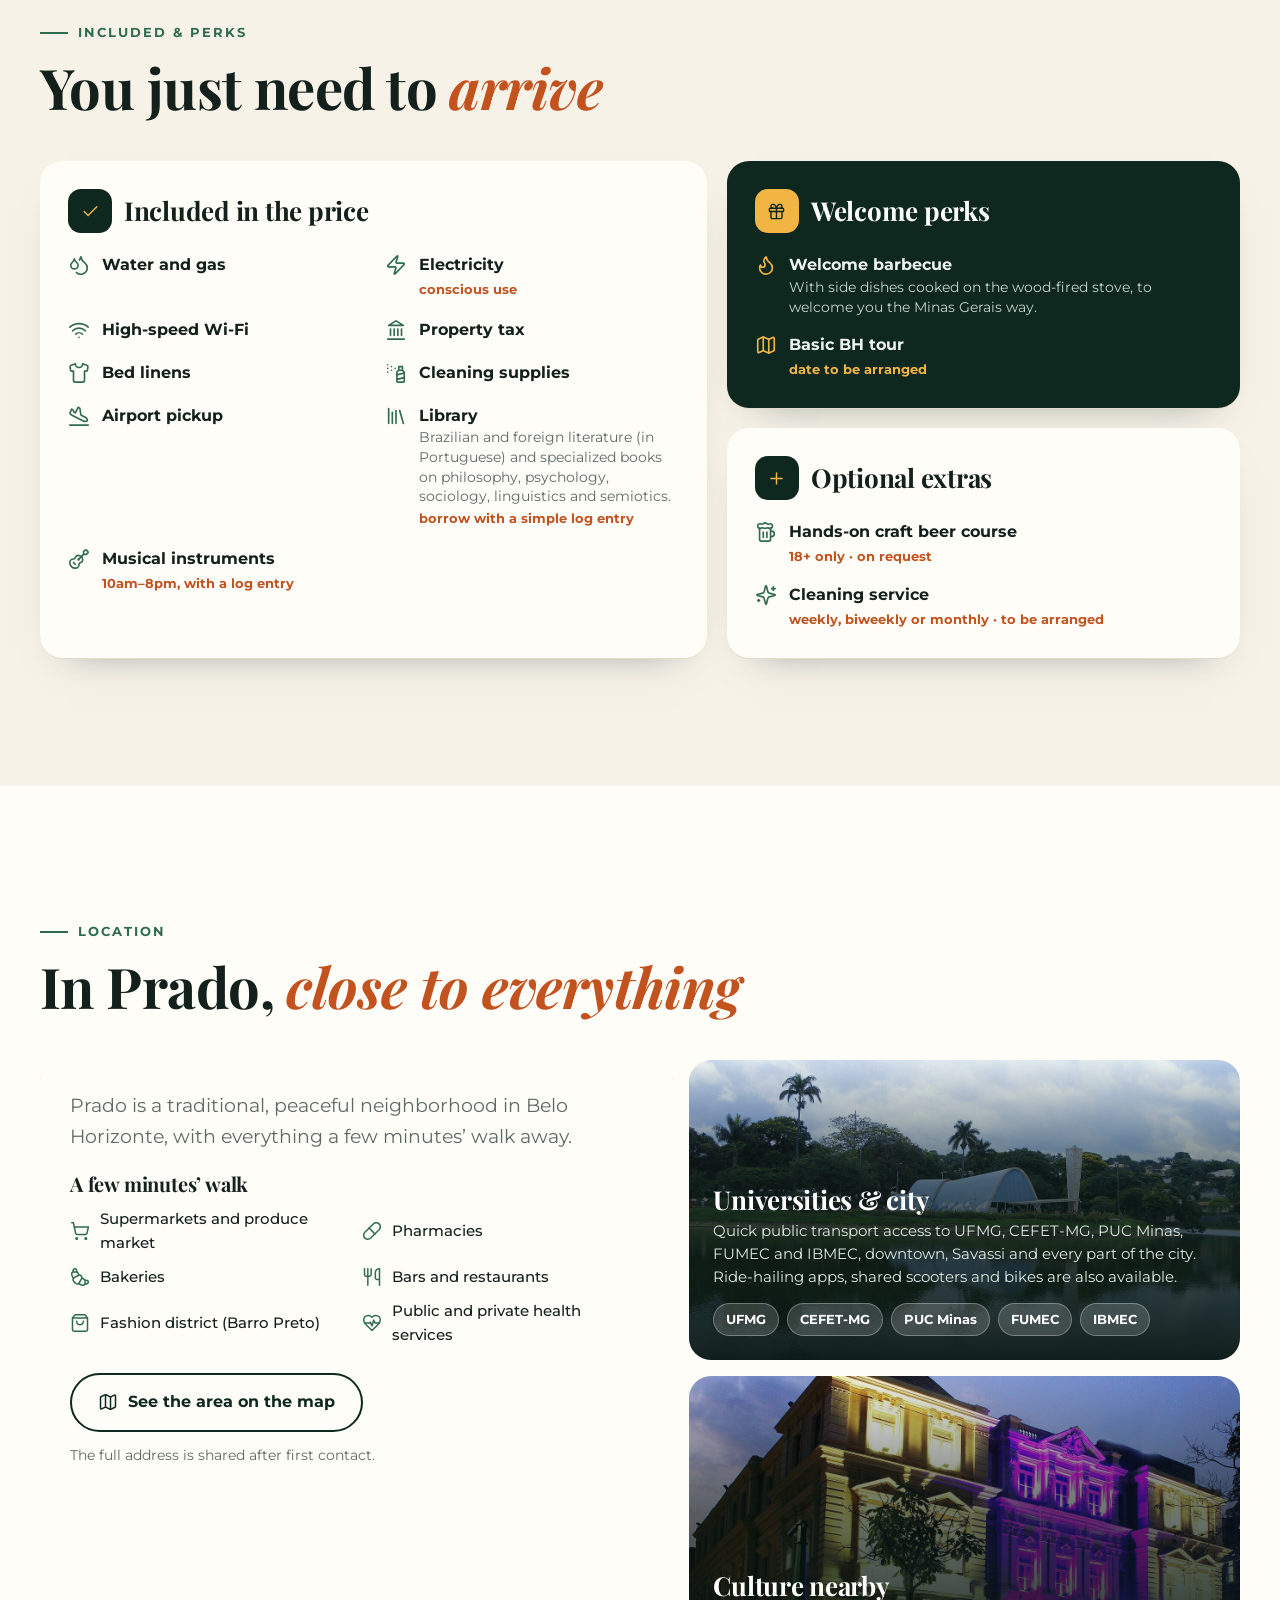
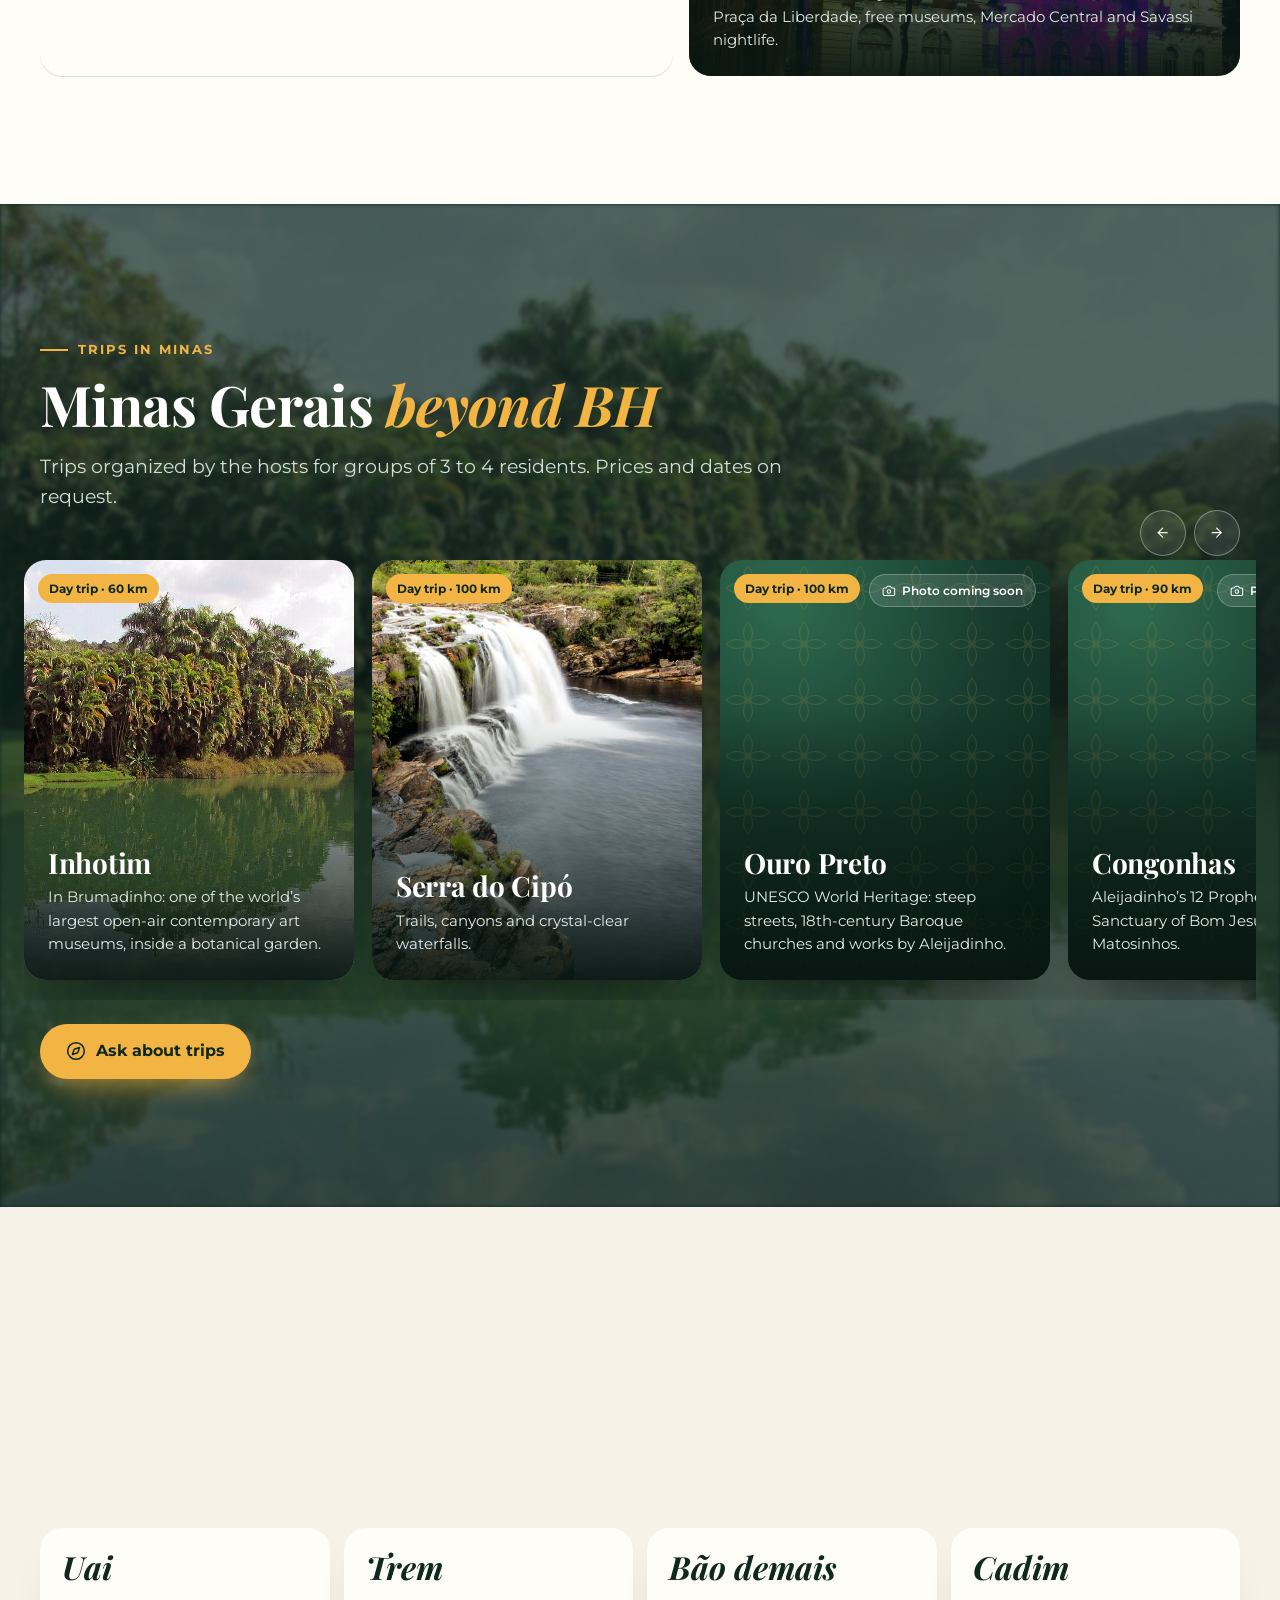
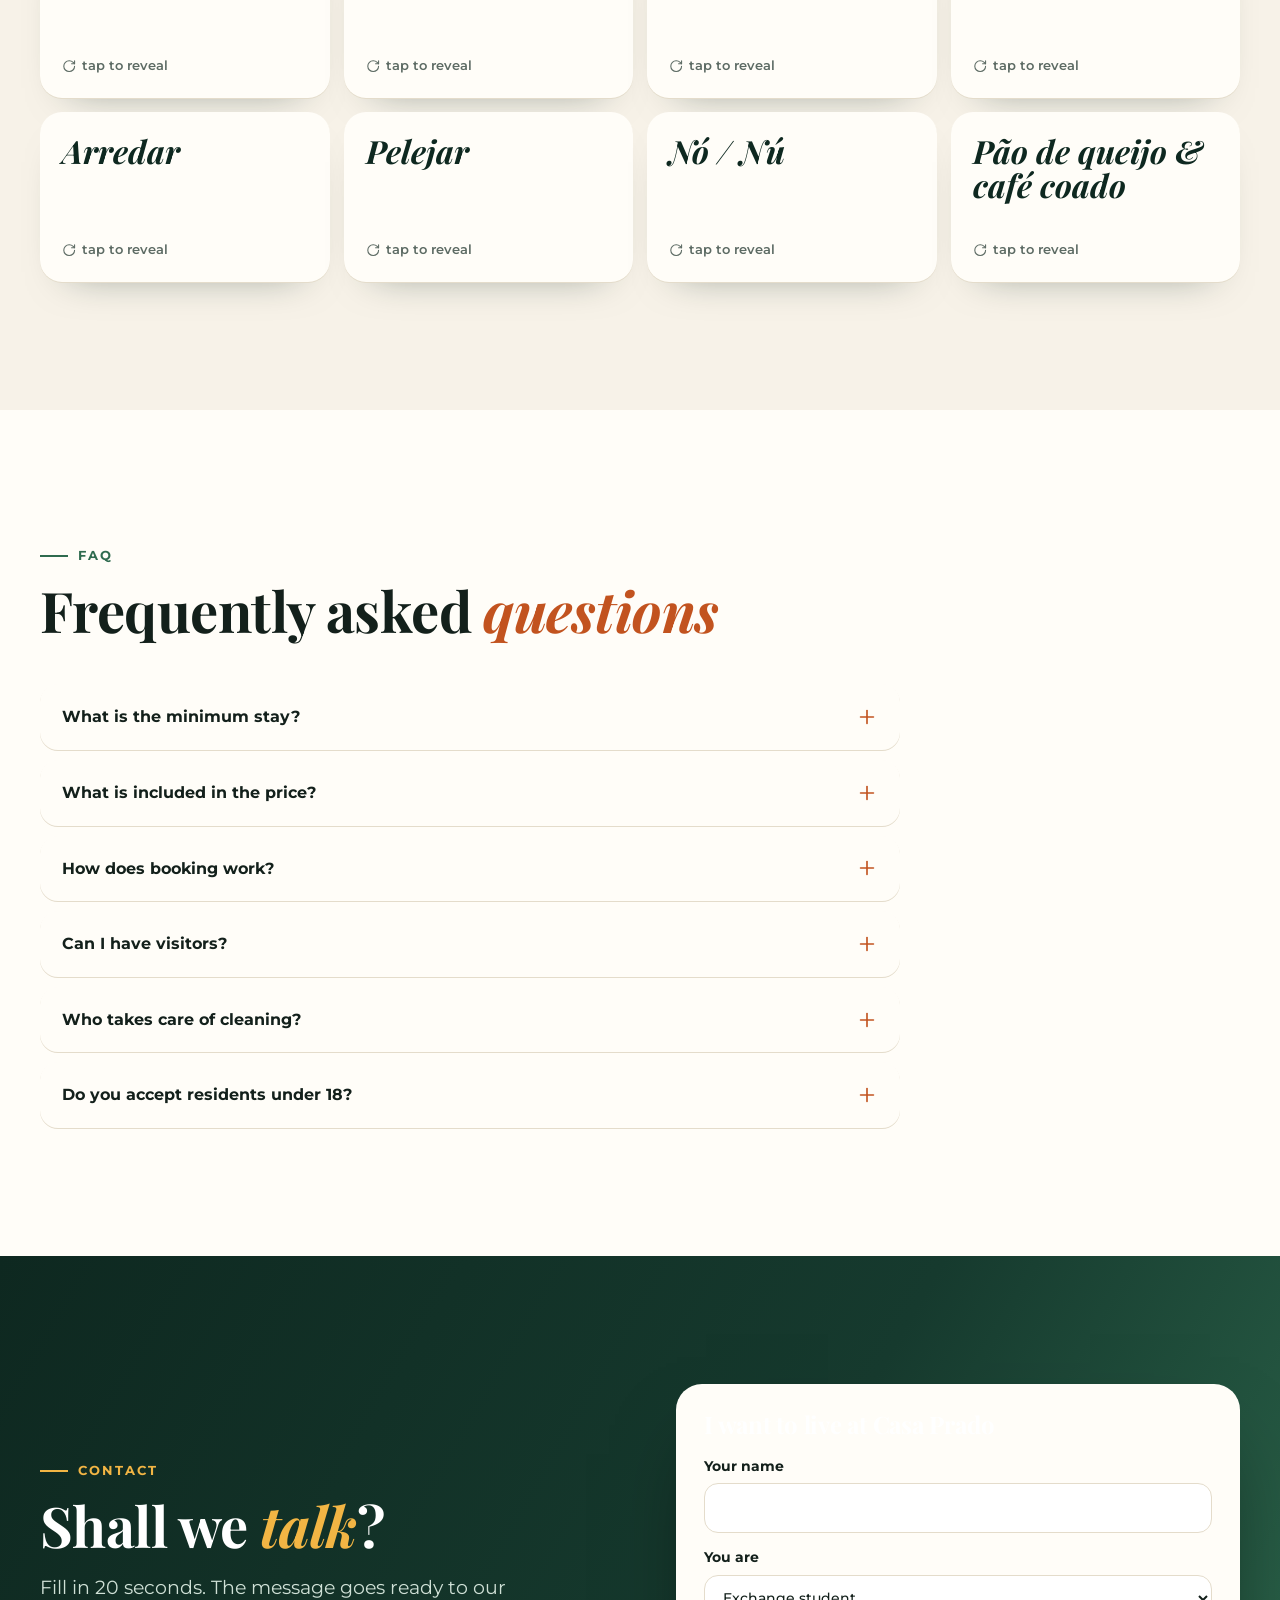
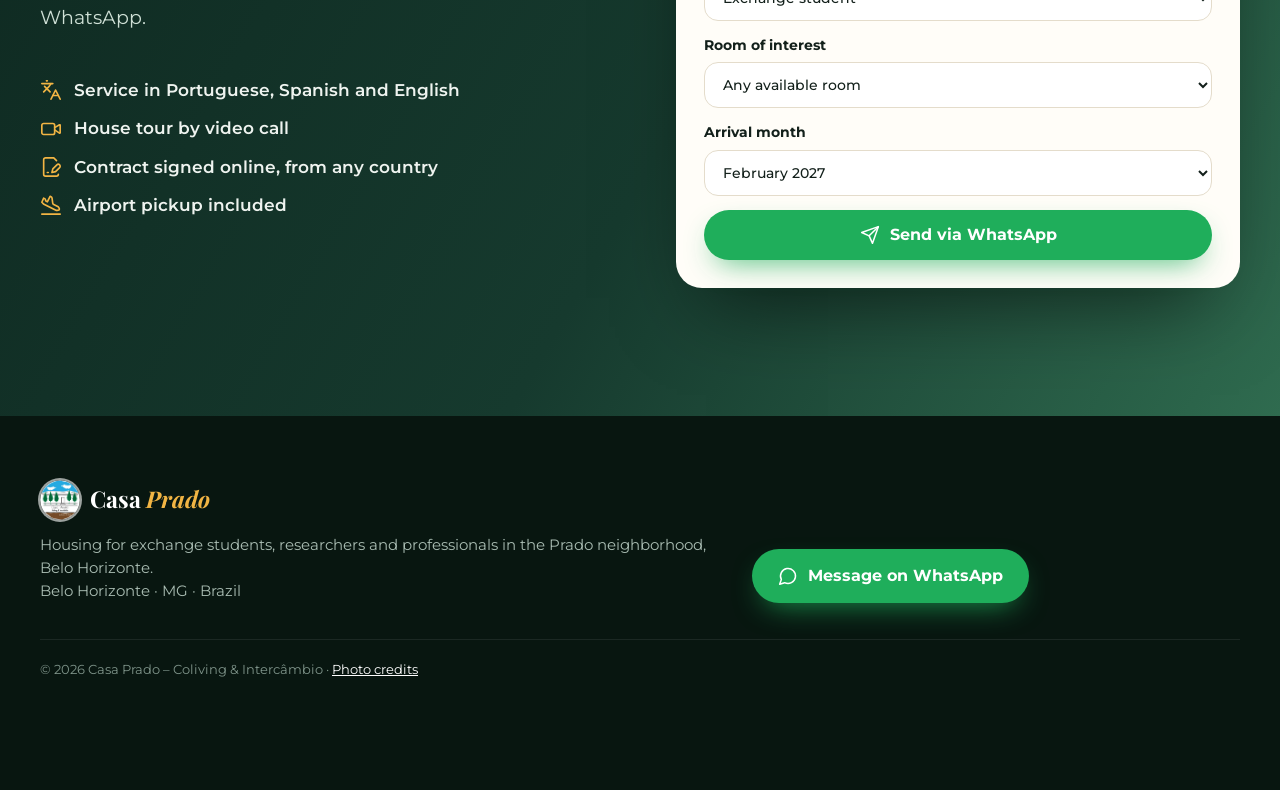
==== commit 0297c0ea: "Versão 2 vira a principal; versão 1 guardada em /v1/; WhatsApp com o 9 - / passa a ser o visual imer" ====
--- a/index.html
+++ b/index.html
@@ -5,52 +5,39 @@
 <meta name="viewport" content="width=device-width, initial-scale=1, viewport-fit=cover">
 <title>Casa Prado – Coliving &amp; Intercâmbio | Belo Horizonte</title>
 <meta name="description" content="Quartos individuais com entrada independente no bairro Prado, Belo Horizonte – MG, Brasil. Para intercambistas, pesquisadores e profissionais. Contas inclusas e recepção no aeroporto.">
-<meta name="theme-color" content="#1E4D3B">
-
-<!-- Prévia ao compartilhar o link (WhatsApp, e-mail, redes sociais) -->
+<meta name="theme-color" content="#0E2820">
 <meta property="og:type" content="website">
 <meta property="og:title" content="Casa Prado – Coliving & Intercâmbio">
 <meta property="og:description" content="Sua casa em Belo Horizonte: quartos individuais, contas inclusas e recepção no aeroporto. Check-in a partir de 6/02/2027.">
-<meta property="og:image" content="assets/img/logo.jpg">
-<meta property="og:locale" content="pt_BR">
-<meta property="og:locale:alternate" content="en_US">
-<meta property="og:locale:alternate" content="es_ES">
+<meta property="og:image" content="assets/img/fotos/bh-mirante.jpg">
 <meta name="twitter:card" content="summary_large_image">
-
 <link rel="icon" href="assets/img/logo.jpg">
 <link rel="preconnect" href="https://fonts.googleapis.com">
 <link rel="preconnect" href="https://fonts.gstatic.com" crossorigin>
-<link href="https://fonts.googleapis.com/css2?family=Montserrat:wght@400;500;600;700&family=Playfair+Display:wght@600;700&display=swap" rel="stylesheet">
+<link href="https://fonts.googleapis.com/css2?family=Montserrat:wght@400;500;600;700&family=Playfair+Display:ital,wght@0,600;0,700;1,600;1,700&display=swap" rel="stylesheet">
 <link rel="stylesheet" href="assets/style.css">
 </head>
 <body>
-
 <a class="skip" href="#quartos">Pular para os quartos</a>
-
 <div id="aviso" class="aviso" hidden></div>
 
 <header class="topo" id="topo">
-  <div class="topo__in">
+  <div class="wrap topo__in">
     <a href="#inicio" class="marca" aria-label="Casa Prado – início">
-      <img src="assets/img/logo.jpg" alt="" width="44" height="44">
-      <span class="marca__txt">
-        <strong>Casa Prado</strong>
-        <small>Coliving &amp; Intercâmbio</small>
-      </span>
+      <img src="assets/img/logo.jpg" alt="" width="40" height="40">
+      <span>Casa <em>Prado</em></span>
     </a>
     <nav class="menu" id="menu" aria-label="Seções"></nav>
     <div class="idiomas" id="idiomas" role="group" aria-label="Idioma / Language / Idioma"></div>
-    <button class="menu-btn" id="menuBtn" aria-label="Menu" aria-expanded="false" aria-controls="menu">
-    </button>
+    <button class="abrir-menu" id="menuBtn" aria-label="Menu" aria-expanded="false" aria-controls="menu"></button>
   </div>
 </header>
 
 <main id="app"></main>
-
 <footer class="rodape" id="rodape"></footer>
 
 <a class="wa-flutuante" id="waFlutuante" target="_blank" rel="noopener" aria-label="WhatsApp">
-  <svg viewBox="0 0 24 24" aria-hidden="true"><path fill="currentColor" d="M12.04 2C6.58 2 2.13 6.45 2.13 11.91c0 1.75.46 3.45 1.32 4.95L2.05 22l5.25-1.38a9.87 9.87 0 0 0 4.74 1.21h.01c5.46 0 9.91-4.45 9.91-9.91A9.87 9.87 0 0 0 12.04 2Zm5.8 14.04c-.24.68-1.42 1.31-1.95 1.36-.5.05-1.13.07-1.82-.11-.42-.13-.96-.31-1.65-.61-2.9-1.25-4.8-4.17-4.94-4.36-.15-.2-1.18-1.57-1.18-3 0-1.42.75-2.12 1.01-2.41.27-.29.58-.36.78-.36h.56c.18 0 .42-.07.66.5.24.58.82 2 .89 2.15.07.15.12.32.02.51-.1.2-.15.32-.29.49-.15.17-.31.38-.44.51-.15.15-.3.31-.13.6.17.29.76 1.25 1.63 2.03 1.12 1 2.07 1.31 2.36 1.46.29.15.46.12.63-.07.17-.2.73-.85.92-1.14.2-.29.39-.24.66-.15.27.1 1.7.8 1.99.95.29.15.49.22.56.34.07.12.07.7-.17 1.38Z"/></svg>
+  <svg viewBox="0 0 24 24" aria-hidden="true"><path fill="currentColor" d="M12.04 2C6.58 2 2.13 6.45 2.13 11.91c0 1.75.46 3.45 1.32 4.95L2.05 22l5.25-1.38a9.87 9.87 0 0 0 4.74 1.21h.01c5.46 0 9.91-4.45 9.91-9.91A9.87 9.87 0 0 0 12.04 2Zm5.8 14.04c-.24.68-1.42 1.31-1.95 1.36-.5.05-1.13.07-1.82-.11-.42-.13-.96-.31-1.65-.61-2.9-1.25-4.8-4.17-4.94-4.36-.15-.2-1.18-1.57-1.18-3 0-1.42.75-2.120 1.01-2.41.27-.29.58-.36.78-.36h.56c.18 0 .42-.07.66.5.24.58.82 2 .89 2.15.07.15.12.32.02.51-.1.2-.15.32-.29.49-.15.17-.31.38-.44.51-.15.15-.3.31-.13.6.17.29.76 1.25 1.63 2.03 1.12 1 2.070 1.31 2.36 1.46.29.15.46.12.63-.07.17-.2.73-.85.92-1.14.2-.29.39-.24.66-.15.27.1 1.7.8 1.99.95.29.15.49.22.56.34.07.12.07.7-.17 1.38Z"/></svg>
 </a>
 
 <script src="assets/icons.js"></script>
--- a/assets/style.css
+++ b/assets/style.css
@@ -1,322 +1,315 @@
 /* =====================================================================
-   CASA PRADO – DESIGN
-   Cores, fontes e layout. Não é preciso mexer aqui para mudar conteúdo.
+   CASA PRADO – DESIGN (versão principal: fotos grandes, verde-mata e dourado)
    ===================================================================== */
 :root {
-  --verde: #1E4D3B;
-  --verde-escuro: #12342a;
-  --verde-claro: #e3ece7;
-  --ambar: #C87D28;          /* detalhes decorativos */
-  --ambar-btn: #A8641C;      /* botões: contraste AA com texto branco */
-  --ambar-claro: #f6ead8;
-  --creme: #FAF8F5;
-  --areia: #f1e9dc;
-  --texto: #1F2937;
-  --texto-suave: #5b6472;
-  --borda: #e7dfd2;
-  --branco: #fff;
-  --raio: 18px;
-  --sombra: 0 1px 2px rgba(31,41,55,.05), 0 8px 24px rgba(31,41,55,.06);
-  --fonte-titulo: "Playfair Display", Georgia, "Times New Roman", serif;
-  --fonte-texto: "Montserrat", system-ui, -apple-system, "Segoe UI", Roboto, sans-serif;
-  --azulejo: url("data:image/svg+xml,%3Csvg xmlns='http://www.w3.org/2000/svg' width='56' height='56' viewBox='0 0 56 56'%3E%3Cg fill='none' stroke='%23ffffff' stroke-width='1.2' opacity='.5'%3E%3Cpath d='M28 6c6 8 6 14 0 22-6-8-6-14 0-22zM28 50c-6-8-6-14 0-22 6 8 6 14 0 22zM6 28c8-6 14-6 22 0-8 6-14 6-22 0zM50 28c-8 6-14 6-22 0 8-6 14-6 22 0z'/%3E%3Ccircle cx='28' cy='28' r='3'/%3E%3Cpath d='M0 0l8 8M56 0l-8 8M0 56l8-8M56 56l-8-8'/%3E%3C/g%3E%3C/svg%3E");
+  --mata: #0E2820;
+  --mata-2: #163a2e;
+  --folha: #2F6B4F;
+  --ouro: #F2B544;
+  --ouro-2: #ffd27a;
+  --terra: #C2531F;
+  --creme: #F7F2E8;
+  --papel: #FFFDF8;
+  --tinta: #13201B;
+  --cinza: #5d6b64;
+  --linha: #e4dccb;
+  --raio: 22px;
+  --sombra: 0 18px 50px -20px rgba(14,40,32,.45);
+  --serif: "Playfair Display", Georgia, "Times New Roman", serif;
+  --sans: "Montserrat", system-ui, -apple-system, "Segoe UI", Roboto, sans-serif;
   color-scheme: light;
 }
-
 *, *::before, *::after { box-sizing: border-box; }
-html { scroll-behavior: smooth; scroll-padding-top: 84px; -webkit-text-size-adjust: 100%; }
-body {
-  margin: 0; background: var(--creme); color: var(--texto);
-  font-family: var(--fonte-texto); font-size: 16px; line-height: 1.6;
-  overflow-x: hidden;
-}
+html { scroll-behavior: smooth; scroll-padding-top: 80px; -webkit-text-size-adjust: 100%; }
+body { margin: 0; background: var(--creme); color: var(--tinta); font-family: var(--sans); font-size: 16.5px; line-height: 1.6; -webkit-font-smoothing: antialiased; overflow-x: hidden; }
 img { max-width: 100%; display: block; }
 a { color: inherit; }
-h1, h2, h3 { font-family: var(--fonte-titulo); line-height: 1.15; margin: 0; color: var(--verde); font-weight: 700; }
+h1, h2, h3 { font-family: var(--serif); font-weight: 700; line-height: 1.08; letter-spacing: -.01em; margin: 0; }
+h2 { font-size: clamp(32px, 5.2vw, 56px); }
+h3 { font-size: clamp(21px, 2.2vw, 26px); }
 p { margin: 0; }
+em { font-style: italic; }
 [hidden] { display: none !important; }
-.skip { position: absolute; left: -999px; top: 8px; background: var(--verde); color: #fff; padding: 8px 14px; border-radius: 8px; z-index: 100; }
+.skip { position: absolute; left: -999px; top: 8px; background: var(--mata); color: #fff; padding: 8px 14px; border-radius: 8px; z-index: 100; }
 .skip:focus { left: 8px; }
-:focus-visible { outline: 3px solid var(--ambar); outline-offset: 2px; border-radius: 6px; }
+:focus-visible { outline: 3px solid var(--ouro); outline-offset: 2px; border-radius: 6px; }
 svg.lucide { width: 1.15em; height: 1.15em; stroke-width: 1.8; flex: none; }
-
-.wrap { width: 100%; max-width: 1120px; margin: 0 auto; padding: 0 16px; }
-@media (min-width: 720px) { .wrap { padding: 0 28px; } }
-
-/* ---------- Faixa de aviso ---------- */
-.aviso {
-  background: var(--ambar-btn); color: #fff; text-align: center;
-  font-size: .86rem; font-weight: 600; padding: 9px 44px 9px 16px; position: relative;
+.wrap { width: min(1200px, 100% - 32px); margin-inline: auto; }
+
+.eyebrow { display: inline-flex; align-items: center; gap: 10px; font-size: 12.5px; font-weight: 700; letter-spacing: .16em; text-transform: uppercase; color: var(--folha); margin-bottom: 14px; }
+.eyebrow::before { content: ""; width: 28px; height: 2px; background: currentColor; }
+.escuro .eyebrow { color: var(--ouro); }
+h2 em, h1 em { color: var(--terra); }
+.escuro h2 em, .hero h1 em { color: var(--ouro); }
+.lead { font-size: clamp(17px, 1.5vw, 19.5px); color: var(--cinza); max-width: 60ch; margin-top: 16px; }
+.escuro .lead { color: #cfe0d6; }
+.cab { margin-bottom: 44px; max-width: 760px; }
+.cab--linha { display: flex; justify-content: space-between; align-items: flex-end; gap: 20px; max-width: none; flex-wrap: wrap; }
+
+/* ---------- aviso ---------- */
+.aviso { background: var(--ouro); color: var(--mata); font-size: 13.5px; font-weight: 600; text-align: center; padding: 8px 44px 8px 16px; position: relative; z-index: 51; }
+.aviso a { color: inherit; }
+.aviso__x { position: absolute; right: 8px; top: 50%; transform: translateY(-50%); background: none; border: 0; color: inherit; cursor: pointer; padding: 6px; display: flex; }
+
+/* ---------- topo ---------- */
+.topo { position: fixed; left: 0; right: 0; top: var(--topo-y, 0px); z-index: 50; color: #fff; transition: background .3s, box-shadow .3s, color .3s, top .2s; }
+.topo__in { display: flex; align-items: center; gap: 14px; height: 72px; }
+.topo.fixo { top: 0; background: rgba(247,242,232,.94); backdrop-filter: blur(12px); -webkit-backdrop-filter: blur(12px); box-shadow: 0 1px 0 var(--linha); color: var(--tinta); }
+.marca { display: flex; align-items: center; gap: 10px; text-decoration: none; font-family: var(--serif); font-size: 23px; font-weight: 700; margin-right: auto; white-space: nowrap; }
+.marca img { width: 40px; height: 40px; border-radius: 50%; object-fit: cover; box-shadow: 0 0 0 2px rgba(255,255,255,.6); }
+.marca em { color: var(--ouro); }
+.topo.fixo .marca em { color: var(--terra); }
+.menu { display: flex; align-items: center; gap: 2px; }
+.menu a { white-space: nowrap; text-decoration: none; font-weight: 600; font-size: 14.5px; padding: 9px 12px; border-radius: 999px; transition: background .2s; }
+.menu a:hover { background: rgba(127,127,127,.18); }
+.idiomas { display: flex; gap: 2px; background: rgba(255,255,255,.14); border: 1px solid rgba(255,255,255,.3); border-radius: 999px; padding: 3px; }
+.topo.fixo .idiomas { background: #ece4d4; border-color: transparent; }
+.idiomas button { border: 0; background: none; cursor: pointer; font: inherit; font-size: 12px; font-weight: 700; padding: 5px 9px; border-radius: 999px; color: inherit; display: flex; align-items: center; gap: 5px; opacity: .85; }
+.idiomas .bandeira { font-size: 15px; line-height: 1; }
+.idiomas button[aria-pressed="true"] { background: var(--ouro); color: var(--mata); opacity: 1; }
+.abrir-menu { display: none; background: none; border: 0; color: inherit; padding: 8px; cursor: pointer; }
+.abrir-menu svg.lucide { width: 28px; height: 28px; }
+@media (max-width: 1080px) {
+  .abrir-menu { display: block; }
+  .menu { position: fixed; inset: 0 0 0 auto; width: min(320px, 86vw); flex-direction: column; align-items: stretch; gap: 4px; padding: 90px 20px 24px; background: var(--mata); color: #fff; transform: translateX(100%); transition: transform .35s ease; box-shadow: -20px 0 60px rgba(0,0,0,.3); }
+  .menu a { font-size: 19px; padding: 14px 16px; }
+  body.menu-aberto .menu { transform: none; }
+  body.menu-aberto .abrir-menu { position: relative; z-index: 60; color: #fff; }
 }
-.aviso a { color: #fff; }
-.aviso__x { position: absolute; right: 8px; top: 50%; transform: translateY(-50%); background: none; border: 0; color: #fff; cursor: pointer; padding: 6px; display: flex; }
-
-/* ---------- Topo ---------- */
-.topo {
-  position: sticky; top: 0; z-index: 50;
-  background: rgba(250,248,245,.92); backdrop-filter: saturate(1.4) blur(10px);
-  -webkit-backdrop-filter: saturate(1.4) blur(10px);
-  border-bottom: 1px solid transparent; transition: border-color .2s, box-shadow .2s;
-}
-.topo.rolou { border-color: var(--borda); box-shadow: 0 4px 18px rgba(31,41,55,.06); }
-.topo__in { display: flex; align-items: center; gap: 12px; height: 68px; max-width: 1120px; margin: 0 auto; padding: 0 16px; }
-@media (min-width: 720px) { .topo__in { padding: 0 28px; } }
-.marca { display: flex; align-items: center; gap: 10px; text-decoration: none; margin-right: auto; min-width: 0; }
-.marca img { width: 44px; height: 44px; border-radius: 50%; object-fit: cover; }
-.marca__txt { display: flex; flex-direction: column; line-height: 1.1; min-width: 0; }
-.marca__txt strong { font-family: var(--fonte-titulo); font-size: 1.2rem; color: var(--verde); }
-.marca__txt small { font-size: .68rem; letter-spacing: .06em; text-transform: uppercase; color: var(--texto-suave); white-space: nowrap; overflow: hidden; text-overflow: ellipsis; }
-@media (max-width: 400px) { .topo .marca__txt small { display: none; } }
-
-.menu { display: none; gap: 2px; }
-.menu a { text-decoration: none; font-size: .86rem; font-weight: 500; padding: 8px 10px; border-radius: 10px; color: var(--texto); }
-.menu a:hover { background: var(--areia); }
-@media (min-width: 1020px) { .menu { display: flex; } }
-
-.idiomas { display: flex; gap: 2px; background: var(--areia); border-radius: 999px; padding: 3px; }
-.idiomas button {
-  border: 0; background: none; cursor: pointer; font: inherit; font-size: .74rem; font-weight: 700;
-  padding: 5px 8px; border-radius: 999px; color: var(--texto-suave); display: flex; align-items: center; gap: 4px;
-}
-.idiomas button .bandeira { font-size: 1rem; line-height: 1; }
-.idiomas button[aria-pressed="true"] { background: var(--branco); color: var(--verde); box-shadow: 0 1px 3px rgba(0,0,0,.08); }
-@media (max-width: 420px) { .idiomas button .sigla { display: none; } .idiomas button { padding: 5px 7px; } }
-
-.menu-btn { display: flex; border: 0; background: none; padding: 8px; cursor: pointer; color: var(--verde); border-radius: 10px; }
-.menu-btn svg.lucide { width: 26px; height: 26px; }
-@media (min-width: 1020px) { .menu-btn { display: none; } }
-@media (max-width: 1019px) {
-  .menu.aberto {
-    display: flex; flex-direction: column; position: absolute; left: 0; right: 0; top: 68px;
-    background: var(--creme); border-bottom: 1px solid var(--borda); padding: 8px 16px 16px; box-shadow: 0 12px 24px rgba(0,0,0,.08);
-  }
-  .menu.aberto a { padding: 12px; font-size: 1rem; }
-}
-
-/* ---------- Seções ---------- */
-.secao { padding: 72px 0; }
-.secao--areia { background: var(--areia); }
-.secao--verde { background: var(--verde); color: #f3efe7; }
-.secao--verde h2, .secao--verde h3 { color: #fff; }
-@media (min-width: 720px) { .secao { padding: 96px 0; } }
-.cab { max-width: 680px; margin-bottom: 36px; }
-.cab--centro { margin-left: auto; margin-right: auto; text-align: center; }
-.sobre { display: inline-block; font-size: .74rem; font-weight: 700; letter-spacing: .14em; text-transform: uppercase; color: var(--ambar); margin-bottom: 10px; }
-.cab h2 { font-size: clamp(1.8rem, 4.5vw, 2.6rem); }
-.cab p { margin-top: 14px; color: var(--texto-suave); font-size: 1.02rem; }
-.secao--verde .cab p { color: #d7e2dc; }
-
-.btn {
-  display: inline-flex; align-items: center; justify-content: center; gap: 8px;
-  background: var(--ambar-btn); color: #fff; text-decoration: none; border: 0; cursor: pointer;
-  font: inherit; font-weight: 600; font-size: .95rem; padding: 13px 22px; border-radius: 999px;
-  transition: transform .15s, background .15s, box-shadow .15s; box-shadow: 0 6px 18px rgba(168,100,28,.25);
-}
-.btn:hover { background: #8f5415; transform: translateY(-1px); }
-.btn--claro { background: #fff; color: var(--verde); box-shadow: none; }
-.btn--claro:hover { background: var(--ambar-claro); }
-.btn--contorno { background: transparent; color: var(--verde); border: 1.5px solid var(--verde); box-shadow: none; }
-.btn--contorno:hover { background: var(--verde-claro); }
-.btn--bloco { width: 100%; }
-
-/* ---------- Foto / provisória ---------- */
-.foto { position: relative; overflow: hidden; background: var(--verde); }
+@media (max-width: 480px) { .idiomas .sigla { display: none; } .marca { font-size: 20px; } .marca img { width: 34px; height: 34px; } }
+
+/* ---------- botões ---------- */
+.btn { display: inline-flex; align-items: center; justify-content: center; gap: 10px; border: 0; cursor: pointer; text-decoration: none; font-family: var(--sans); font-weight: 700; font-size: 15.5px; padding: 15px 26px; border-radius: 999px; transition: transform .2s, box-shadow .2s, background .2s; }
+.btn:hover { transform: translateY(-2px); }
+.btn svg.lucide { width: 20px; height: 20px; }
+.btn-ouro { background: var(--ouro); color: var(--mata); box-shadow: 0 12px 30px -10px rgba(242,181,68,.8); }
+.btn-ouro:hover { background: var(--ouro-2); }
+.btn-zap { background: #1fae5b; color: #fff; box-shadow: 0 12px 30px -12px rgba(31,174,91,.9); }
+.btn-zap:hover { background: #23c266; }
+.btn-vidro { background: rgba(255,255,255,.14); color: #fff; border: 1px solid rgba(255,255,255,.4); backdrop-filter: blur(6px); -webkit-backdrop-filter: blur(6px); }
+.btn-vidro:hover { background: rgba(255,255,255,.24); }
+.btn-escuro { background: var(--mata); color: #fff; }
+.btn-linha { background: transparent; color: var(--mata); border: 2px solid var(--mata); }
+.btn-bloco { width: 100%; }
+
+/* ---------- foto ---------- */
+.foto { position: relative; overflow: hidden; background: var(--mata-2); }
 .foto img { width: 100%; height: 100%; object-fit: cover; }
-.foto--vazia {
-  background: linear-gradient(135deg, #2a6450 0%, var(--verde) 55%, #163a2c 100%);
-  display: flex; align-items: center; justify-content: center;
-}
-.foto--vazia::before { content: ""; position: absolute; inset: 0; background-image: var(--azulejo); background-size: 56px; opacity: .22; }
-.foto--vazia span {
-  position: relative; display: inline-flex; align-items: center; gap: 6px;
-  background: rgba(255,255,255,.14); color: #fff; font-size: .76rem; font-weight: 600;
-  padding: 6px 12px; border-radius: 999px; border: 1px solid rgba(255,255,255,.25);
-}
-
-/* ---------- Capa ---------- */
-.capa { position: relative; color: #fff; overflow: hidden; }
-.capa__fundo { position: absolute; inset: 0; }
-.capa__fundo.foto--vazia span { display: none; }
-.capa__fundo::after { content: ""; position: absolute; inset: 0; background: linear-gradient(180deg, rgba(18,52,42,.25) 0%, rgba(18,52,42,.55) 55%, rgba(18,52,42,.92) 100%); }
-.capa__in { position: relative; z-index: 1; min-height: min(86vh, 760px); display: flex; flex-direction: column; justify-content: flex-end; padding-top: 96px; padding-bottom: 48px; }
-.capa__local { display: inline-flex; align-items: center; gap: 6px; font-size: .8rem; font-weight: 600; letter-spacing: .08em; text-transform: uppercase; color: #f6dcb6; margin-bottom: 14px; }
-.capa h1 { color: #fff; font-size: clamp(2.4rem, 8vw, 4.6rem); max-width: 14ch; }
-.capa__sub { margin-top: 16px; font-size: clamp(1rem, 2.4vw, 1.15rem); max-width: 56ch; color: #e8efe9; }
-.capa__acoes { display: flex; flex-wrap: wrap; gap: 12px; margin-top: 28px; }
-.capa__preco { display: flex; flex-wrap: wrap; align-items: baseline; gap: 6px 14px; margin-top: 24px; }
-.capa__preco b { font-family: var(--fonte-titulo); font-size: 1.9rem; color: #fff; }
-.capa__preco span { font-size: .9rem; color: #d7e2dc; }
-.capa__destaques {
-  position: relative; z-index: 1; display: grid; grid-template-columns: 1fr; gap: 10px;
-  margin-top: 32px;
-}
-@media (min-width: 720px) { .capa__destaques { grid-template-columns: repeat(3, 1fr); } }
-.capa__destaques div {
-  display: flex; align-items: center; gap: 10px; padding: 12px 16px; border-radius: 14px;
-  background: rgba(255,255,255,.1); border: 1px solid rgba(255,255,255,.18); font-weight: 600; font-size: .92rem;
-  -webkit-backdrop-filter: blur(6px); backdrop-filter: blur(6px);
-}
-.capa__destaques svg.lucide { color: #f6c27e; width: 22px; height: 22px; }
-
-/* ---------- Anfitriões ---------- */
-.anfitrioes { display: grid; gap: 32px; align-items: center; }
-@media (min-width: 820px) { .anfitrioes { grid-template-columns: 5fr 6fr; gap: 56px; } }
-.anfitrioes .foto { aspect-ratio: 4 / 5; border-radius: var(--raio); box-shadow: var(--sombra); }
-@media (max-width: 819px) { .anfitrioes .foto { aspect-ratio: 4 / 3; } }
-.anfitrioes__txt p { font-size: 1.06rem; }
-.selo { display: inline-flex; align-items: center; gap: 8px; margin-top: 20px; background: var(--verde-claro); color: var(--verde); font-weight: 600; font-size: .9rem; padding: 10px 16px; border-radius: 999px; }
-
-/* ---------- A casa ---------- */
-.andares { display: grid; gap: 16px; margin-bottom: 28px; }
-@media (min-width: 720px) { .andares { grid-template-columns: 1fr 1fr; } }
-.andar { background: var(--branco); border: 1px solid var(--borda); border-radius: var(--raio); padding: 24px; box-shadow: var(--sombra); }
-.andar h3 { font-size: 1.25rem; display: flex; align-items: center; gap: 10px; margin-bottom: 8px; }
-.andar h3 svg.lucide { color: var(--ambar); width: 22px; height: 22px; }
-.andar p { color: var(--texto-suave); }
-.lista-icones { display: grid; gap: 10px; grid-template-columns: 1fr; list-style: none; padding: 0; margin: 0; }
-@media (min-width: 600px) { .lista-icones { grid-template-columns: 1fr 1fr; } }
-@media (min-width: 960px) { .lista-icones--3 { grid-template-columns: repeat(3, 1fr); } }
-.lista-icones li { display: flex; align-items: center; gap: 12px; background: var(--branco); border: 1px solid var(--borda); border-radius: 14px; padding: 14px 16px; font-weight: 500; font-size: .94rem; }
-.lista-icones li svg.lucide { color: var(--verde); width: 22px; height: 22px; }
-.nota { display: flex; gap: 12px; align-items: flex-start; margin-top: 16px; background: var(--ambar-claro); border-radius: 14px; padding: 16px; font-size: .94rem; }
-.nota svg.lucide { color: var(--ambar-btn); width: 22px; height: 22px; margin-top: 2px; }
-.galeria { display: grid; gap: 12px; grid-template-columns: repeat(auto-fill, minmax(220px, 1fr)); margin-top: 28px; }
-.galeria figure { margin: 0; }
-.galeria .foto { aspect-ratio: 4/3; border-radius: 14px; }
-.galeria figcaption { font-size: .85rem; color: var(--texto-suave); margin-top: 6px; }
-
-/* ---------- Quartos ---------- */
+.foto--vazia { background: radial-gradient(120% 90% at 20% 10%, #2f6b4f 0%, var(--mata-2) 55%, var(--mata) 100%); display: flex; align-items: center; justify-content: center; }
+.foto--vazia::before { content: ""; position: absolute; inset: 0; opacity: .14; background-image: url("data:image/svg+xml,%3Csvg xmlns='http://www.w3.org/2000/svg' width='56' height='56' viewBox='0 0 56 56'%3E%3Cg fill='none' stroke='%23F2B544' stroke-width='1.2'%3E%3Cpath d='M28 6c6 8 6 14 0 22-6-8-6-14 0-22zM28 50c-6-8-6-14 0-22 6 8 6 14 0 22zM6 28c8-6 14-6 22 0-8 6-14 6-22 0zM50 28c-8 6-14 6-22 0 8-6 14-6 22 0z'/%3E%3Ccircle cx='28' cy='28' r='3'/%3E%3C/g%3E%3C/svg%3E"); background-size: 56px; }
+.foto--vazia span { position: relative; display: inline-flex; align-items: center; gap: 6px; background: rgba(255,255,255,.12); color: #fff; font-size: 12px; font-weight: 600; padding: 6px 12px; border-radius: 999px; border: 1px solid rgba(255,255,255,.25); }
+
+/* ---------- hero ---------- */
+.hero { position: relative; min-height: 100svh; display: flex; align-items: flex-end; color: #fff; overflow: hidden; background: var(--mata); }
+.hero > .foto { position: absolute; inset: 0; }
+.hero > .foto img { animation: zoom 22s ease-out both; }
+.hero > .foto--vazia span { display: none; }
+@keyframes zoom { from { transform: scale(1.14); } to { transform: scale(1); } }
+.hero::after { content: ""; position: absolute; inset: 0; background: linear-gradient(90deg, rgba(8,22,17,.75) 0%, rgba(8,22,17,.4) 45%, rgba(8,22,17,.05) 80%), linear-gradient(180deg, rgba(8,22,17,.6) 0%, rgba(8,22,17,.05) 25%, rgba(8,22,17,.25) 55%, rgba(8,22,17,.95) 100%); }
+.hero__in { position: relative; z-index: 2; padding: 150px 0 56px; width: min(1200px, 100% - 32px); margin-inline: auto; }
+.pilula { display: inline-flex; align-items: center; gap: 8px; font-size: 13px; font-weight: 600; background: rgba(255,255,255,.12); border: 1px solid rgba(255,255,255,.3); backdrop-filter: blur(8px); -webkit-backdrop-filter: blur(8px); padding: 7px 14px; border-radius: 999px; margin-bottom: 22px; }
+.pilula::before { content: ""; width: 8px; height: 8px; border-radius: 50%; background: #3ddc84; box-shadow: 0 0 0 4px rgba(61,220,132,.25); }
+.hero h1 { font-size: clamp(44px, 8.4vw, 108px); max-width: 12ch; }
+.hero__sub { font-size: clamp(17px, 1.7vw, 20px); color: #e2ece6; max-width: 56ch; margin-top: 20px; }
+.hero__acoes { display: flex; flex-wrap: wrap; gap: 12px; margin-top: 30px; }
+.numeros { display: flex; flex-wrap: wrap; gap: 18px 42px; margin-top: 40px; padding-top: 26px; border-top: 1px solid rgba(255,255,255,.18); }
+.numeros b { display: block; font-family: var(--serif); font-size: clamp(28px, 3.4vw, 40px); color: var(--ouro); line-height: 1; }
+.numeros span { font-size: 13.5px; color: #cfe0d6; }
+.hero__credito { position: absolute; right: 16px; bottom: 10px; z-index: 2; font-size: 11px; color: rgba(255,255,255,.6); }
+.hero__credito a { color: inherit; }
+
+/* ---------- faixa de lugares ---------- */
+.faixa { background: var(--mata); color: #fff; overflow: hidden; padding: 18px 0; border-top: 1px solid rgba(255,255,255,.06); }
+.faixa__trilho { display: flex; width: max-content; animation: rolar 40s linear infinite; }
+.faixa span { font-family: var(--serif); font-style: italic; font-size: clamp(20px, 2.4vw, 30px); padding: 0 26px; white-space: nowrap; display: flex; align-items: center; gap: 26px; }
+.faixa span::after { content: "✦"; font-style: normal; color: var(--ouro); font-size: .6em; }
+@keyframes rolar { to { transform: translateX(-50%); } }
+
+/* ---------- seções ---------- */
+.secao { padding: 96px 0; }
+@media (min-width: 900px) { .secao { padding: 128px 0; } }
+.escuro { background: var(--mata); color: #eef3ef; }
+.escuro h2, .escuro h3 { color: #fff; }
+.papel { background: var(--papel); }
+
+/* anfitriões */
+.anf { display: grid; gap: 40px; align-items: center; }
+@media (min-width: 900px) { .anf { grid-template-columns: 1fr 1.1fr; gap: 72px; } }
+.anf__foto { position: relative; }
+.anf__foto .foto { aspect-ratio: 4/5; border-radius: var(--raio); box-shadow: var(--sombra); }
+@media (max-width: 899px) { .anf__foto .foto { aspect-ratio: 4/3; } }
+.anf__selo { position: absolute; right: -10px; bottom: 28px; background: var(--ouro); color: var(--mata); border-radius: 18px; padding: 14px 18px; font-weight: 700; font-size: 14px; display: flex; align-items: center; gap: 10px; box-shadow: var(--sombra); max-width: 240px; }
+@media (max-width: 899px) { .anf__selo { right: 12px; bottom: -18px; } }
+.anf p.texto { font-size: 18px; color: #3a4842; }
+.anf p.texto + p.texto { margin-top: 14px; }
+
+/* casa */
+.casa { display: grid; gap: 16px; }
+@media (min-width: 900px) { .casa { grid-template-columns: 1fr 1fr; } }
+.andar { border-radius: var(--raio); padding: 30px; background: rgba(255,255,255,.05); border: 1px solid rgba(255,255,255,.12); }
+.andar__n { font-family: var(--serif); font-size: 64px; line-height: .9; color: transparent; -webkit-text-stroke: 1.5px var(--ouro); margin-bottom: 14px; display: block; }
+.andar h3 { margin-bottom: 8px; }
+.andar p { color: #cfe0d6; }
+.tiles { display: grid; gap: 12px; margin-top: 16px; grid-template-columns: 1fr; }
+@media (min-width: 600px) { .tiles { grid-template-columns: 1fr 1fr; } }
+@media (min-width: 1000px) { .tiles { grid-template-columns: repeat(3, 1fr); } }
+.tile { display: flex; align-items: center; gap: 14px; padding: 16px 18px; border-radius: 16px; background: rgba(255,255,255,.04); border: 1px solid rgba(255,255,255,.1); font-weight: 600; font-size: 15px; }
+.tile i { width: 40px; height: 40px; border-radius: 12px; background: var(--ouro); color: var(--mata); display: grid; place-items: center; flex: none; font-style: normal; }
+.notas { display: grid; gap: 12px; margin-top: 16px; }
+@media (min-width: 900px) { .notas { grid-template-columns: 1fr 1fr; } }
+.nota { display: flex; gap: 14px; align-items: flex-start; padding: 18px 20px; border-radius: 16px; background: rgba(242,181,68,.1); border: 1px solid rgba(242,181,68,.28); color: #f0e6cf; font-size: 15px; }
+.nota svg.lucide { color: var(--ouro); width: 22px; height: 22px; margin-top: 2px; }
+
+/* quartos */
 .quartos { display: grid; gap: 20px; grid-template-columns: 1fr; }
 @media (min-width: 640px) { .quartos { grid-template-columns: 1fr 1fr; } }
-@media (min-width: 1040px) { .quartos { grid-template-columns: repeat(4, 1fr); } }
-.quarto { background: var(--branco); border: 1px solid var(--borda); border-radius: var(--raio); overflow: hidden; display: flex; flex-direction: column; box-shadow: var(--sombra); transition: transform .2s, box-shadow .2s; }
-.quarto:hover { transform: translateY(-3px); box-shadow: 0 2px 4px rgba(31,41,55,.05), 0 16px 32px rgba(31,41,55,.1); }
+@media (min-width: 1100px) { .quartos { grid-template-columns: repeat(4, 1fr); } }
+.quarto { background: var(--papel); border-radius: var(--raio); overflow: hidden; box-shadow: 0 1px 0 var(--linha), 0 20px 40px -28px rgba(14,40,32,.5); display: flex; flex-direction: column; transition: transform .25s, box-shadow .25s; }
+.quarto:hover { transform: translateY(-4px); box-shadow: var(--sombra); }
 .quarto__foto { position: relative; }
-.quarto .foto { aspect-ratio: 4/3; }
-.quarto__foto .situacao { position: absolute; top: 12px; left: 12px; box-shadow: 0 2px 8px rgba(0,0,0,.15); }
-.quarto__foto .foto--vazia span { margin-top: 28px; }
-.quarto__corpo { padding: 20px; display: flex; flex-direction: column; gap: 10px; flex: 1; }
-.quarto__topo { display: flex; justify-content: space-between; align-items: center; gap: 8px; }
-.quarto h3 { font-size: 1.35rem; }
-.quarto__destaque { display: inline-flex; align-items: center; gap: 6px; font-size: .8rem; font-weight: 700; color: var(--ambar-btn); text-transform: uppercase; letter-spacing: .05em; }
-.quarto__desc { color: var(--texto-suave); font-size: .93rem; }
-.quarto__preco { margin-top: auto; padding-top: 8px; display: flex; align-items: baseline; gap: 6px; }
-.quarto__preco b { font-family: var(--fonte-titulo); font-size: 1.8rem; color: var(--verde); }
-.quarto__preco span { color: var(--texto-suave); font-size: .88rem; }
-.situacao { display: inline-flex; align-items: center; gap: 6px; font-size: .74rem; font-weight: 700; padding: 4px 10px; border-radius: 999px; white-space: nowrap; }
-.situacao--disponivel { background: #e6f6ec; color: #17603a; }
-.situacao--a_partir { background: var(--ambar-claro); color: #7a4810; }
-.situacao--reservado { background: #ececec; color: #555; }
-.situacao::before { content: ""; width: 7px; height: 7px; border-radius: 50%; background: currentColor; }
-.comodidades { margin-top: 28px; background: var(--branco); border: 1px solid var(--borda); border-radius: var(--raio); padding: 20px 24px; }
-.comodidades h3 { font-size: 1.1rem; margin-bottom: 14px; }
-.comodidades ul { list-style: none; padding: 0; margin: 0; display: flex; flex-wrap: wrap; gap: 10px 22px; }
-.comodidades li { display: flex; align-items: center; gap: 8px; font-size: .92rem; font-weight: 500; }
-.comodidades li svg.lucide { color: var(--verde); }
-.condicoes { display: grid; gap: 12px; margin-top: 16px; grid-template-columns: 1fr; }
-@media (min-width: 720px) { .condicoes { grid-template-columns: repeat(3, 1fr); } }
-.condicoes div { display: flex; gap: 12px; align-items: flex-start; padding: 16px; border-radius: 14px; background: var(--verde-claro); font-size: .92rem; }
-.condicoes svg.lucide { color: var(--verde); width: 22px; height: 22px; margin-top: 1px; }
-
-/* ---------- Serviços ---------- */
-.grupos { display: grid; gap: 22px; }
-@media (min-width: 900px) { .grupos { grid-template-columns: repeat(var(--n, 3), 1fr); align-items: start; } }
-.grupo { background: var(--branco); border-radius: var(--raio); padding: 24px; border: 1px solid var(--borda); box-shadow: var(--sombra); }
-.grupo__cab { display: flex; align-items: center; gap: 10px; margin-bottom: 16px; }
-.grupo__cab span { width: 38px; height: 38px; border-radius: 12px; display: grid; place-items: center; }
-.grupo__cab h3 { font-size: 1.25rem; }
-.grupo--incluso .grupo__cab span { background: var(--verde); color: #fff; }
-.grupo--cortesia { background: linear-gradient(180deg, #fff 0%, #fdf7ee 100%); }
-.grupo--cortesia .grupo__cab span { background: var(--ambar); color: #fff; }
-.grupo--opcional .grupo__cab span { background: var(--areia); color: var(--verde); }
-.grupo ul { list-style: none; padding: 0; margin: 0; display: grid; gap: 14px; }
+.quarto__foto .foto { aspect-ratio: 4/3.2; }
+.quarto__foto .foto--vazia span { margin-top: 30px; }
+.etiqueta { position: absolute; top: 14px; left: 14px; font-size: 12px; font-weight: 700; padding: 5px 11px; border-radius: 999px; background: var(--ouro); color: var(--mata); }
+.etiqueta--disponivel { background: #3ddc84; color: #06311b; }
+.etiqueta--reservado { background: #fff; color: #444; }
+.quarto__num { position: absolute; right: 14px; bottom: 6px; font-family: var(--serif); font-size: 64px; line-height: 1; color: transparent; -webkit-text-stroke: 1.5px rgba(255,255,255,.75); }
+.quarto__corpo { padding: 22px; display: flex; flex-direction: column; gap: 8px; flex: 1; }
+.quarto__dest { font-size: 12px; font-weight: 700; letter-spacing: .1em; text-transform: uppercase; color: var(--folha); }
+.quarto p { color: var(--cinza); font-size: 15px; }
+.quarto__preco { margin-top: auto; padding-top: 10px; display: flex; align-items: baseline; gap: 6px; }
+.quarto__preco b { font-family: var(--serif); font-size: 34px; color: var(--mata); line-height: 1; }
+.quarto__preco span { color: var(--cinza); font-size: 14px; }
+.quarto .btn { margin-top: 12px; }
+.todos { margin-top: 28px; display: flex; flex-wrap: wrap; gap: 10px; }
+.todos span { display: inline-flex; align-items: center; gap: 8px; background: var(--papel); border: 1px solid var(--linha); border-radius: 999px; padding: 9px 16px; font-weight: 600; font-size: 14px; }
+.todos svg.lucide { color: var(--folha); }
+.cond { margin-top: 16px; display: grid; gap: 12px; }
+@media (min-width: 800px) { .cond { grid-template-columns: repeat(3, 1fr); } }
+.cond div { display: flex; gap: 12px; align-items: flex-start; padding: 18px; border-radius: 16px; background: #ece4d4; font-size: 15px; font-weight: 500; }
+.cond svg.lucide { color: var(--mata); width: 22px; height: 22px; margin-top: 1px; }
+
+/* passos */
+.passos { display: grid; gap: 34px; }
+@media (min-width: 720px) { .passos { grid-template-columns: 1fr 1fr; } }
+@media (min-width: 1100px) { .passos { grid-template-columns: repeat(4, 1fr); } }
+.passo b { font-family: var(--serif); font-size: 64px; line-height: 1; color: transparent; -webkit-text-stroke: 1.5px var(--ouro); display: block; margin-bottom: 14px; }
+.passo h3 { margin-bottom: 8px; }
+.passo p { color: #c3d4ca; }
+
+/* serviços */
+.grupos { display: grid; gap: 20px; }
+@media (min-width: 960px) { .grupos { grid-template-columns: 1.3fr 1fr; } .grupo--incluso { grid-row: span 2; } }
+.grupo { background: var(--papel); border-radius: var(--raio); padding: 28px; box-shadow: 0 1px 0 var(--linha), 0 20px 40px -30px rgba(14,40,32,.5); }
+.grupo--cortesia { background: var(--mata); color: #eef3ef; }
+.grupo--cortesia h3 { color: #fff; }
+.grupo__cab { display: flex; align-items: center; gap: 12px; margin-bottom: 20px; }
+.grupo__cab i { width: 44px; height: 44px; border-radius: 13px; display: grid; place-items: center; background: var(--mata); color: var(--ouro); font-style: normal; }
+.grupo--cortesia .grupo__cab i { background: var(--ouro); color: var(--mata); }
+.grupo ul { list-style: none; padding: 0; margin: 0; display: grid; gap: 16px; }
+@media (min-width: 640px) { .grupo--incluso ul { grid-template-columns: 1fr 1fr; gap: 18px 24px; } }
 .item { display: flex; gap: 12px; align-items: flex-start; }
-.item > svg.lucide { color: var(--verde); width: 22px; height: 22px; margin-top: 1px; }
-.grupo--cortesia .item > svg.lucide { color: var(--ambar-btn); }
-.item b { display: block; font-weight: 600; font-size: .95rem; }
-.item small { display: block; color: var(--texto-suave); font-size: .84rem; line-height: 1.45; }
-.item em { font-style: normal; font-weight: 600; color: var(--ambar-btn); font-size: .8rem; }
-
-/* ---------- Localização ---------- */
-.local { display: grid; gap: 32px; }
-@media (min-width: 900px) { .local { grid-template-columns: 1fr 1fr; gap: 56px; align-items: start; } }
-.local__acesso { background: var(--verde); color: #eef3ef; border-radius: var(--raio); padding: 28px; position: relative; overflow: hidden; }
-.local__acesso::before { content: ""; position: absolute; inset: 0; background-image: var(--azulejo); background-size: 56px; opacity: .12; }
-.local__acesso > * { position: relative; }
-.local__acesso h3 { color: #fff; font-size: 1.35rem; margin-bottom: 12px; display: flex; align-items: center; gap: 10px; }
-.chips { display: flex; flex-wrap: wrap; gap: 8px; margin: 18px 0 22px; }
-.chips span { background: rgba(255,255,255,.12); border: 1px solid rgba(255,255,255,.22); padding: 6px 12px; border-radius: 999px; font-weight: 600; font-size: .84rem; }
-
-/* ---------- Passeios ---------- */
-.passeios { display: grid; gap: 18px; grid-auto-flow: column; grid-auto-columns: 82%; overflow-x: auto; scroll-snap-type: x mandatory; padding: 4px 16px 16px; margin: 0 -16px; scrollbar-width: thin; }
-@media (min-width: 720px) { .passeios { grid-auto-flow: row; grid-auto-columns: auto; grid-template-columns: repeat(auto-fill, minmax(300px, 1fr)); overflow: visible; padding: 0; margin: 0; } }
-.passeio { scroll-snap-align: start; position: relative; border-radius: var(--raio); overflow: hidden; min-height: 340px; display: flex; color: #fff; box-shadow: var(--sombra); }
-.passeio .foto { position: absolute; inset: 0; }
-.passeio .foto span { position: absolute; top: 14px; right: 14px; }
-.passeio::after { content: ""; position: absolute; inset: 0; background: linear-gradient(180deg, rgba(0,0,0,0) 30%, rgba(18,52,42,.92) 100%); }
-.passeio__txt { position: relative; z-index: 1; margin-top: auto; padding: 22px; }
-.passeio__tag { display: inline-block; font-size: .72rem; font-weight: 700; letter-spacing: .06em; text-transform: uppercase; background: var(--ambar); color: #fff; padding: 4px 10px; border-radius: 999px; margin-bottom: 10px; }
-.passeio h3 { color: #fff; font-size: 1.5rem; margin-bottom: 6px; }
-.passeio p { font-size: .9rem; color: #e6ede8; }
-.passeios-cta { display: flex; flex-wrap: wrap; align-items: center; gap: 12px 20px; margin-top: 24px; }
-.passeios-cta p { color: var(--texto-suave); font-size: .92rem; }
-
-/* ---------- Glossário ---------- */
-.glossario { display: grid; gap: 14px; grid-template-columns: repeat(auto-fill, minmax(min(100%, 220px), 1fr)); }
-.virar { display: block; width: 100%; perspective: 900px; background: none; border: 0; padding: 0; cursor: pointer; font: inherit; text-align: left; min-height: 150px; }
-.virar__in { display: block; position: relative; width: 100%; height: 100%; min-height: 150px; transition: transform .5s; transform-style: preserve-3d; }
+.item > svg.lucide { width: 22px; height: 22px; color: var(--folha); margin-top: 1px; }
+.grupo--cortesia .item > svg.lucide { color: var(--ouro); }
+.item b { display: block; font-size: 15.5px; }
+.item small { display: block; color: var(--cinza); font-size: 13.5px; line-height: 1.45; }
+.grupo--cortesia .item small { color: #c3d4ca; }
+.item em { display: block; font-style: normal; font-weight: 700; color: var(--terra); font-size: 12.5px; margin-top: 2px; }
+.grupo--cortesia .item em { color: var(--ouro); }
+
+/* local */
+.mosaico { display: grid; gap: 16px; grid-template-columns: 1fr; }
+@media (min-width: 900px) { .mosaico { grid-template-columns: 1.15fr 1fr; grid-template-rows: auto auto; } .mosaico__texto { grid-row: span 2; } }
+.mosaico__texto { background: var(--papel); border-radius: var(--raio); padding: 30px; box-shadow: 0 1px 0 var(--linha); }
+.mosaico__texto h3 { font-size: 20px; margin: 22px 0 12px; }
+.lista { list-style: none; padding: 0; margin: 0; display: grid; gap: 10px; grid-template-columns: 1fr; }
+@media (min-width: 560px) { .lista { grid-template-columns: 1fr 1fr; } }
+.lista li { display: flex; gap: 10px; align-items: center; font-weight: 500; font-size: 15px; }
+.lista svg.lucide { color: var(--folha); width: 20px; height: 20px; }
+.cartao-foto { position: relative; border-radius: var(--raio); overflow: hidden; min-height: 300px; color: #fff; display: flex; }
+.cartao-foto .foto { position: absolute; inset: 0; }
+.cartao-foto::after { content: ""; position: absolute; inset: 0; background: linear-gradient(180deg, rgba(8,22,17,.05) 0%, rgba(8,22,17,.55) 40%, rgba(8,22,17,.95) 100%); }
+.cartao-foto__txt { position: relative; z-index: 1; margin-top: auto; padding: 24px; }
+.cartao-foto h3 { color: #fff; margin-bottom: 6px; }
+.cartao-foto p { color: #dfe9e3; font-size: 14.5px; }
+.chips { display: flex; flex-wrap: wrap; gap: 8px; margin: 14px 0 0; }
+.chips span { background: rgba(255,255,255,.16); border: 1px solid rgba(255,255,255,.3); padding: 5px 12px; border-radius: 999px; font-weight: 700; font-size: 13px; }
+
+/* passeios (carrossel) */
+.passeios-sec { position: relative; overflow: hidden; }
+.passeios-sec > .foto { position: absolute; inset: 0; opacity: .28; filter: blur(2px) saturate(.9); }
+.passeios-sec > .foto--vazia span { display: none; }
+.passeios-sec .wrap { position: relative; }
+.setas { display: flex; gap: 8px; }
+.setas button { width: 46px; height: 46px; border-radius: 50%; border: 1px solid rgba(255,255,255,.35); background: rgba(255,255,255,.08); color: #fff; display: grid; place-items: center; cursor: pointer; }
+.setas button:hover { background: rgba(255,255,255,.2); }
+.trilho { display: flex; gap: 18px; overflow-x: auto; scroll-snap-type: x mandatory; padding: 4px 16px 20px; margin: 0 -16px; scrollbar-width: none; }
+.trilho::-webkit-scrollbar { display: none; }
+.passeio { flex: 0 0 min(82%, 330px); scroll-snap-align: start; position: relative; border-radius: var(--raio); overflow: hidden; min-height: 420px; display: flex; color: #fff; box-shadow: 0 30px 60px -30px rgba(0,0,0,.7); }
+.passeio .foto { position: absolute; inset: 0; transition: transform .6s; }
+.passeio:hover .foto { transform: scale(1.05); }
+.passeio .foto--vazia span { position: absolute; top: 14px; right: 14px; }
+.passeio::after { content: ""; position: absolute; inset: 0; background: linear-gradient(180deg, rgba(0,0,0,0) 35%, rgba(8,22,17,.94) 100%); }
+.passeio__txt { position: relative; z-index: 1; margin-top: auto; padding: 24px; }
+.passeio .etiqueta { position: absolute; z-index: 2; }
+.passeio h3 { color: #fff; font-size: 28px; margin-bottom: 8px; }
+.passeio p { color: #e2ece6; font-size: 14.5px; }
+.passeios-rodape { display: flex; flex-wrap: wrap; align-items: center; gap: 14px 22px; margin-top: 24px; color: #cfe0d6; }
+
+/* mineirês */
+.glossario { display: grid; gap: 14px; grid-template-columns: repeat(auto-fill, minmax(min(100%, 230px), 1fr)); }
+.virar { display: block; width: 100%; perspective: 900px; background: none; border: 0; padding: 0; cursor: pointer; font: inherit; text-align: left; color: inherit; }
+.virar__in { display: block; position: relative; min-height: 170px; transition: transform .55s; transform-style: preserve-3d; }
 .virar.virado .virar__in { transform: rotateY(180deg); }
-.virar__frente, .virar__verso { position: absolute; inset: 0; border-radius: var(--raio); padding: 20px; backface-visibility: hidden; -webkit-backface-visibility: hidden; display: flex; flex-direction: column; justify-content: center; }
-.virar__frente { background: var(--branco); border: 1px solid var(--borda); border-left: 5px solid var(--ambar); }
-.virar__frente b { font-family: var(--fonte-titulo); font-size: 1.6rem; color: var(--verde); line-height: 1.1; }
-.virar__frente small { margin-top: 10px; color: var(--texto-suave); font-size: .78rem; display: flex; align-items: center; gap: 6px; }
-.virar__verso { background: var(--verde); color: #fff; transform: rotateY(180deg); }
-.virar__verso p { font-weight: 600; }
-.virar__verso i { margin-top: 10px; font-size: .86rem; color: #f6c27e; }
-
-/* ---------- FAQ ---------- */
-.faq { max-width: 780px; margin: 0 auto; display: grid; gap: 10px; }
-.faq details { background: var(--branco); border: 1px solid var(--borda); border-radius: 14px; }
-.faq summary { cursor: pointer; list-style: none; padding: 18px 20px; font-weight: 600; display: flex; justify-content: space-between; align-items: center; gap: 12px; }
+.virar__f, .virar__v { position: absolute; inset: 0; border-radius: var(--raio); padding: 22px; backface-visibility: hidden; -webkit-backface-visibility: hidden; display: flex; flex-direction: column; justify-content: space-between; }
+.virar__f { background: var(--papel); box-shadow: 0 1px 0 var(--linha), 0 20px 40px -30px rgba(14,40,32,.5); }
+.virar__f b { font-family: var(--serif); font-style: italic; font-size: 32px; line-height: 1.05; color: var(--mata); }
+.virar__f small { color: var(--cinza); font-size: 12.5px; font-weight: 600; display: flex; align-items: center; gap: 6px; }
+.virar__v { background: var(--ouro); color: var(--mata); transform: rotateY(180deg); }
+.virar__v p { font-weight: 700; font-size: 17px; }
+.virar__v i { font-family: var(--serif); font-size: 16px; }
+
+/* faq */
+.faq { max-width: 860px; display: grid; gap: 10px; }
+.faq details { background: var(--papel); border-radius: 18px; box-shadow: 0 1px 0 var(--linha); }
+.faq summary { cursor: pointer; list-style: none; padding: 20px 22px; font-weight: 700; display: flex; justify-content: space-between; align-items: center; gap: 12px; font-size: 16px; }
 .faq summary::-webkit-details-marker { display: none; }
-.faq summary svg.lucide { color: var(--ambar-btn); transition: transform .2s; }
+.faq summary svg.lucide { color: var(--terra); transition: transform .25s; width: 22px; height: 22px; }
 .faq details[open] summary svg.lucide { transform: rotate(45deg); }
-.faq details p { padding: 0 20px 18px; color: var(--texto-suave); }
-
-/* ---------- Contato ---------- */
-.contato { display: grid; gap: 32px; align-items: center; }
-@media (min-width: 900px) { .contato { grid-template-columns: 1fr 1fr; gap: 56px; } }
-.form { background: var(--branco); color: var(--texto); border-radius: var(--raio); padding: 24px; display: grid; gap: 14px; box-shadow: 0 20px 40px rgba(0,0,0,.18); }
-.form label { display: grid; gap: 6px; font-weight: 600; font-size: .88rem; }
-.form select, .form input { font: inherit; font-weight: 500; padding: 12px 14px; border: 1.5px solid var(--borda); border-radius: 12px; background: var(--creme); color: var(--texto); width: 100%; }
-.form select:focus, .form input:focus { outline: none; border-color: var(--verde); }
-.contato__lista { list-style: none; padding: 0; margin: 20px 0 0; display: grid; gap: 10px; }
-.contato__lista li { display: flex; gap: 10px; align-items: center; }
-.contato__lista svg.lucide { color: #f6c27e; }
-
-/* ---------- Rodapé ---------- */
-.rodape { background: var(--verde-escuro); color: #c9d6cf; padding: 48px 0 110px; font-size: .9rem; }
-.rodape__in { display: grid; gap: 24px; }
-@media (min-width: 720px) { .rodape__in { grid-template-columns: 2fr 1fr; align-items: end; } }
-.rodape .marca__txt strong { color: #fff; }
-.rodape .marca__txt small { color: #9fb5aa; }
+.faq details p { padding: 0 22px 20px; color: var(--cinza); }
+
+/* contato */
+.contato-sec { background: linear-gradient(120deg, var(--mata) 0%, var(--mata-2) 55%, #2f6b4f 100%); color: #eef3ef; position: relative; overflow: hidden; }
+.contato { display: grid; gap: 40px; align-items: center; }
+@media (min-width: 960px) { .contato { grid-template-columns: 1fr 1fr; gap: 72px; } }
+.contato h2 { color: #fff; }
+.vant { list-style: none; padding: 0; margin: 26px 0 0; display: grid; gap: 12px; }
+.vant li { display: flex; gap: 12px; align-items: center; font-weight: 600; }
+.vant svg.lucide { color: var(--ouro); width: 22px; height: 22px; }
+.form { background: var(--papel); color: var(--tinta); border-radius: 26px; padding: 28px; display: grid; gap: 14px; box-shadow: 0 40px 80px -30px rgba(0,0,0,.6); }
+.form h3 { font-size: 24px; margin-bottom: 4px; }
+.form label { display: grid; gap: 6px; font-weight: 700; font-size: 13.5px; }
+.form select, .form input { font: inherit; font-weight: 500; padding: 13px 14px; border: 1.5px solid var(--linha); border-radius: 14px; background: #fff; color: var(--tinta); width: 100%; }
+.form select:focus, .form input:focus { outline: none; border-color: var(--folha); }
+
+/* rodapé */
+.rodape { background: #081610; color: #a9bcb2; padding: 64px 0 110px; font-size: 14.5px; }
+.rodape__in { display: grid; gap: 28px; }
+@media (min-width: 800px) { .rodape__in { grid-template-columns: 1.4fr 1fr; align-items: end; } }
+.rodape .marca { color: #fff; margin-bottom: 14px; }
 .rodape a:not(.btn) { color: #fff; }
-.rodape__mini { margin-top: 28px; padding-top: 18px; border-top: 1px solid rgba(255,255,255,.1); font-size: .8rem; color: #8ea69a; }
-
-/* ---------- WhatsApp flutuante ---------- */
-.wa-flutuante {
-  position: fixed; right: 16px; bottom: calc(16px + env(safe-area-inset-bottom, 0px)); z-index: 60;
-  width: 58px; height: 58px; border-radius: 50%; background: #25D366; color: #fff;
-  display: grid; place-items: center; box-shadow: 0 10px 24px rgba(37,211,102,.4); transition: transform .2s;
-}
-.wa-flutuante:hover { transform: scale(1.06); }
+.rodape__mini { margin-top: 36px; padding-top: 20px; border-top: 1px solid rgba(255,255,255,.08); font-size: 12.5px; color: #7f948a; }
+
+/* whatsapp */
+.wa-flutuante { position: fixed; right: 16px; bottom: calc(16px + env(safe-area-inset-bottom, 0px)); z-index: 60; width: 58px; height: 58px; border-radius: 50%; background: #1fae5b; color: #fff; display: grid; place-items: center; box-shadow: 0 12px 30px -8px rgba(31,174,91,.8); transition: transform .2s; }
+.wa-flutuante:hover { transform: scale(1.07); }
 .wa-flutuante svg { width: 30px; height: 30px; }
 
-/* ---------- Animação de entrada ---------- */
-.revela { opacity: 0; transform: translateY(18px); transition: opacity .6s ease, transform .6s ease; }
+/* entrada */
+.revela { opacity: 0; transform: translateY(24px); transition: opacity .7s ease, transform .7s ease; }
 .revela.visivel { opacity: 1; transform: none; }
 @media (prefers-reduced-motion: reduce) {
   html { scroll-behavior: auto; }
   .revela { opacity: 1; transform: none; transition: none; }
-  .virar__in, .quarto { transition: none; }
+  .hero > .foto img, .faixa__trilho { animation: none; }
+  .virar__in, .quarto, .passeio .foto { transition: none; }
 }
